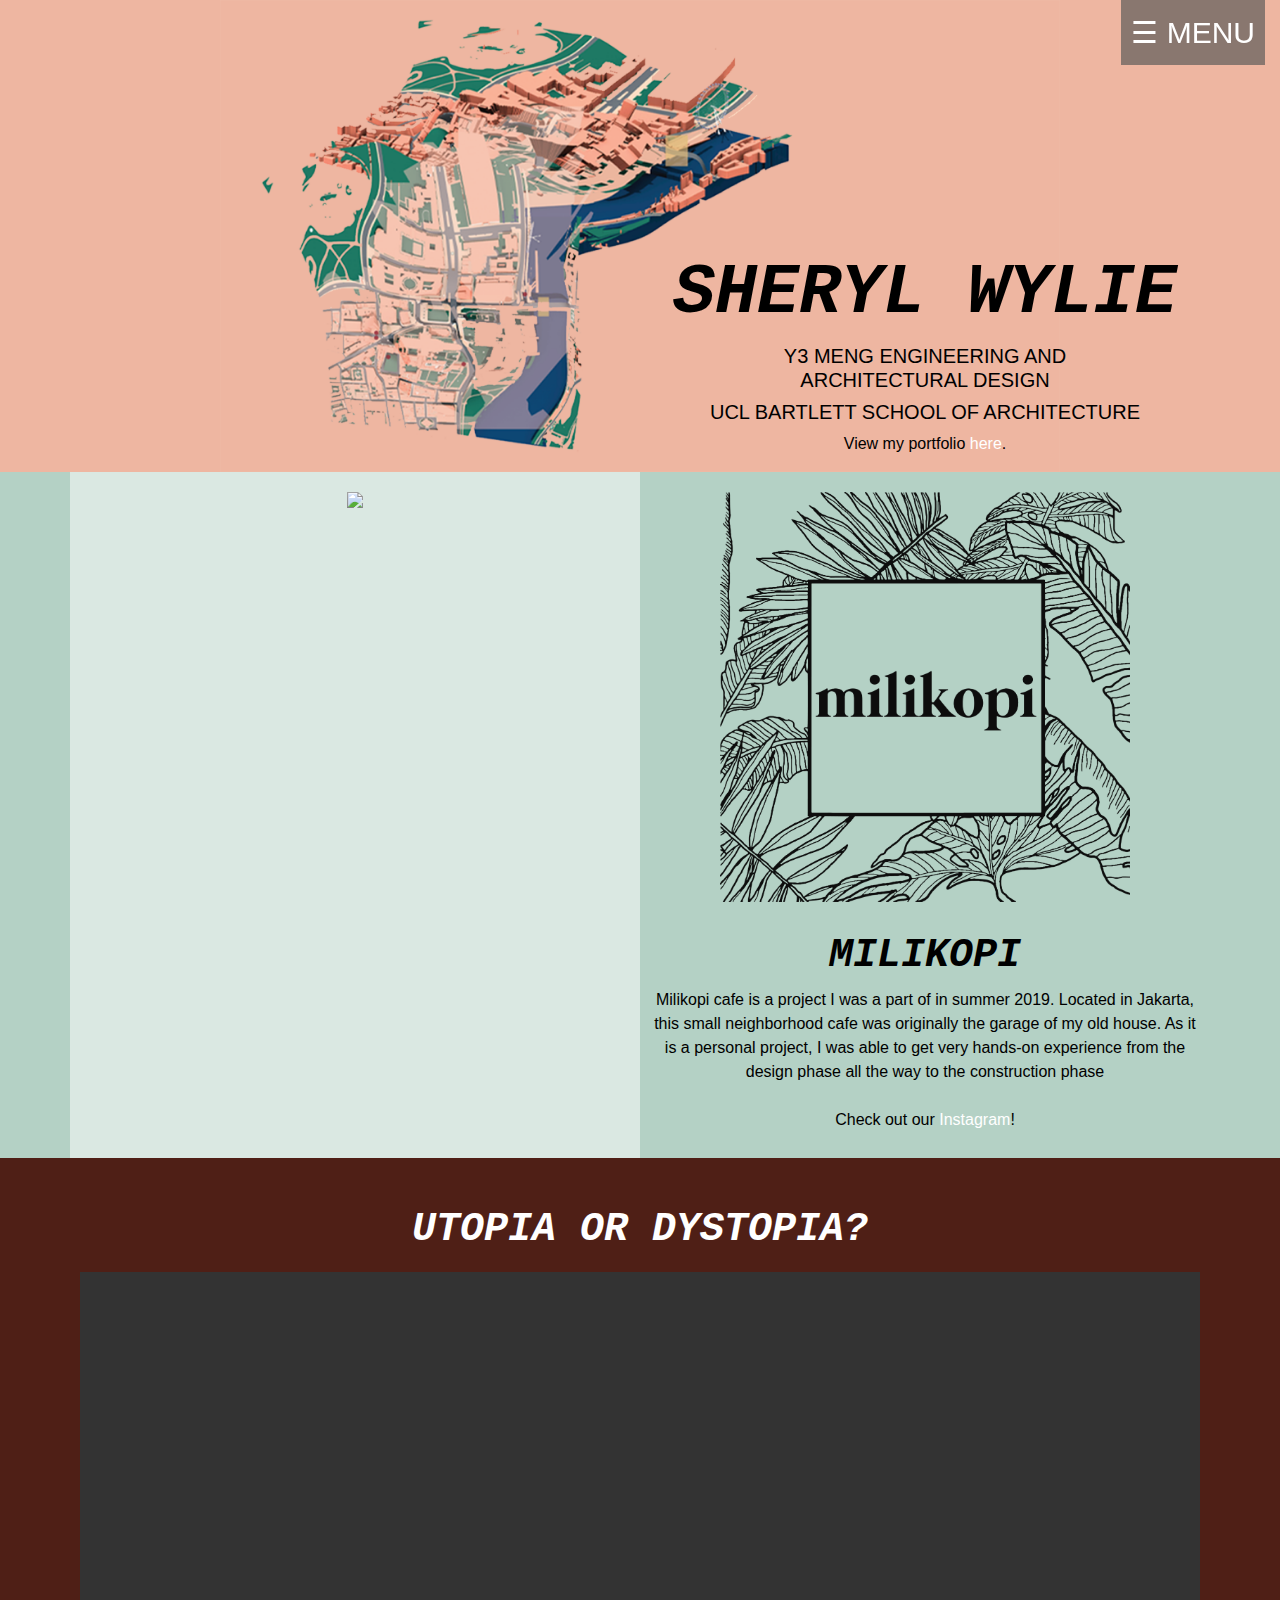
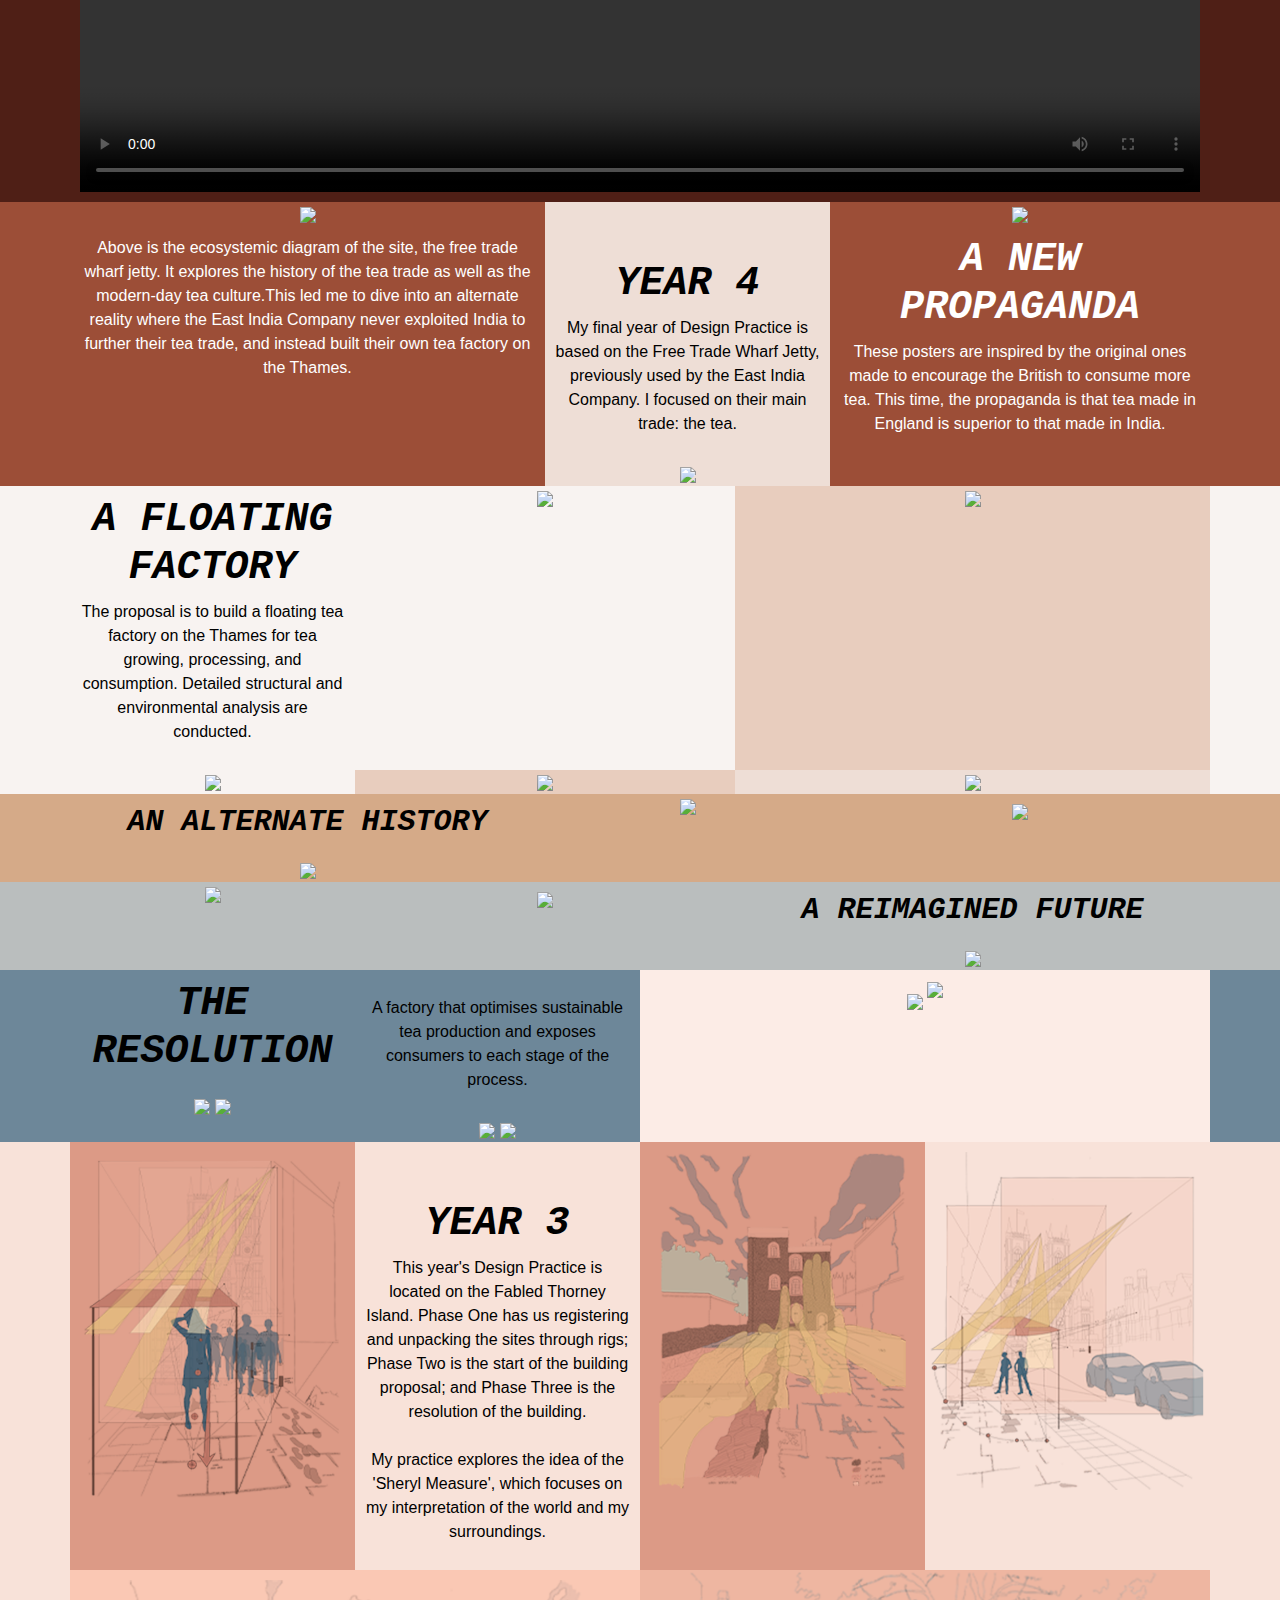
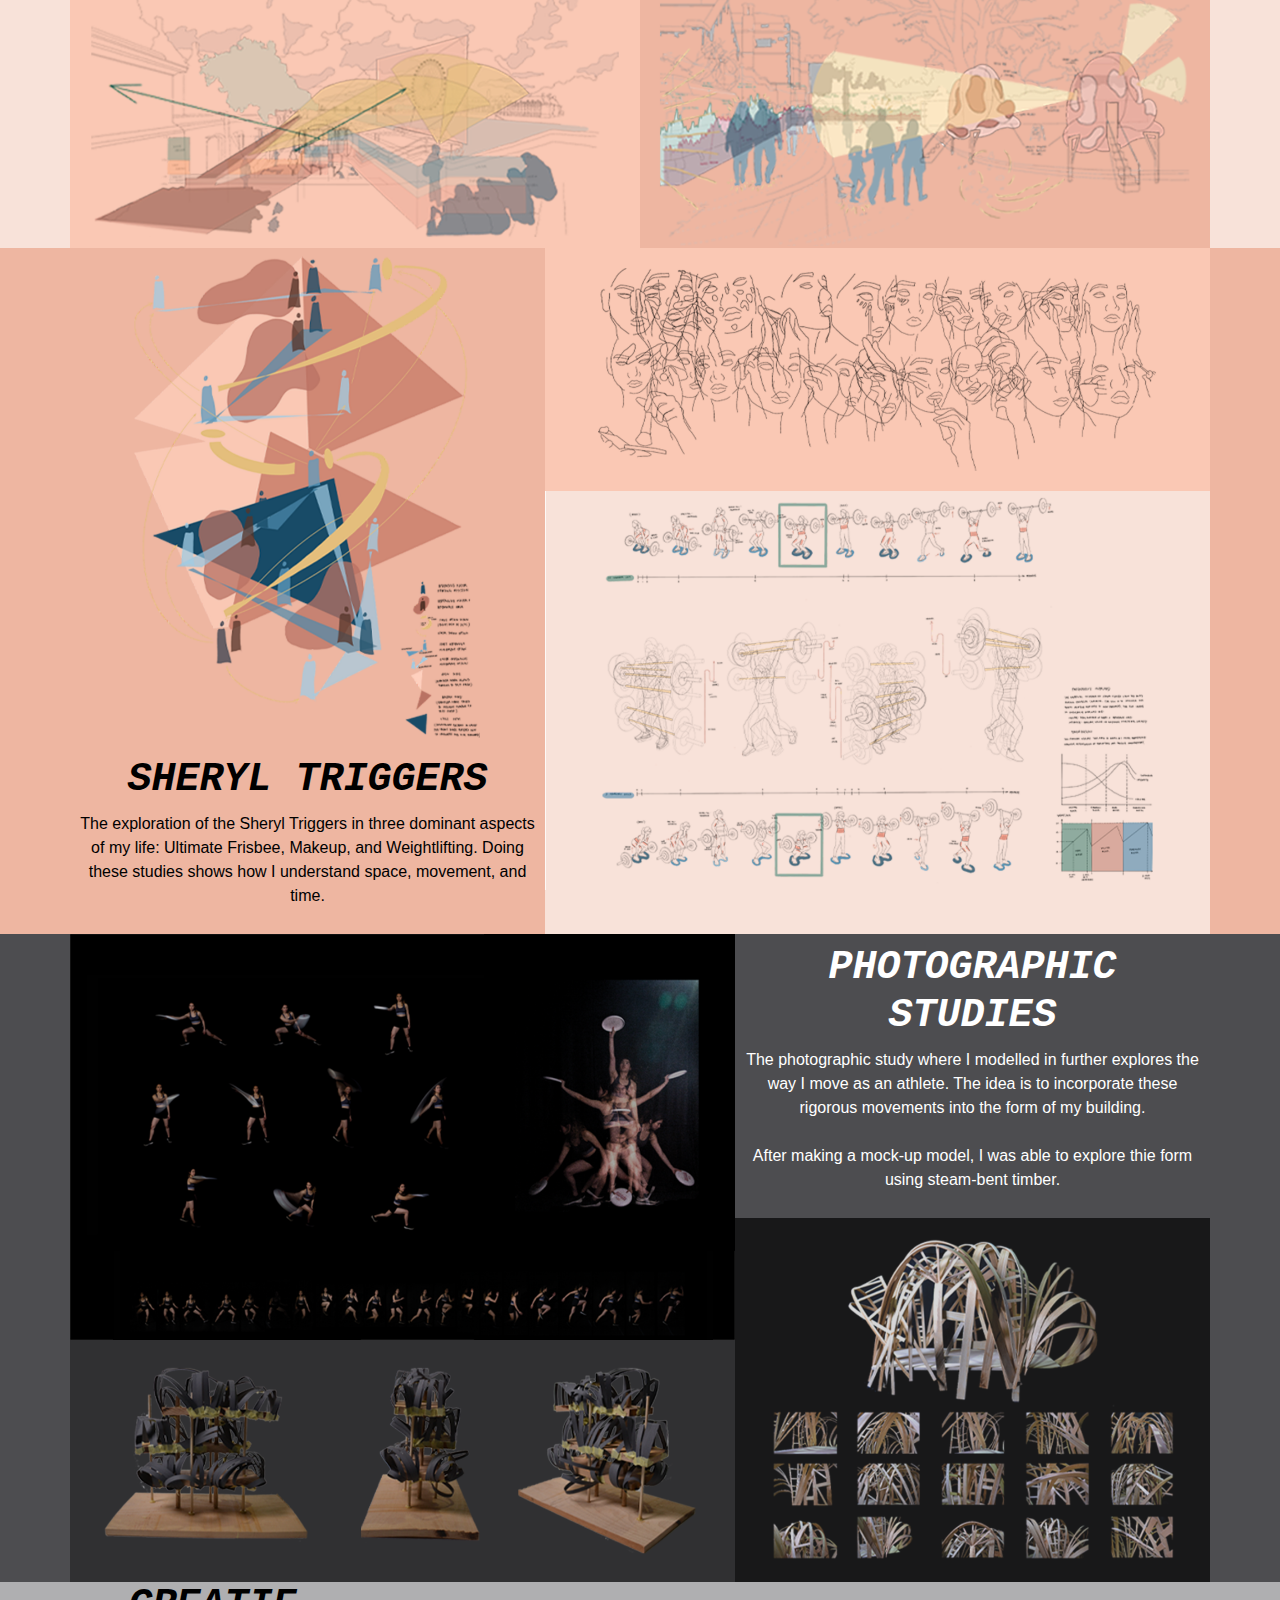
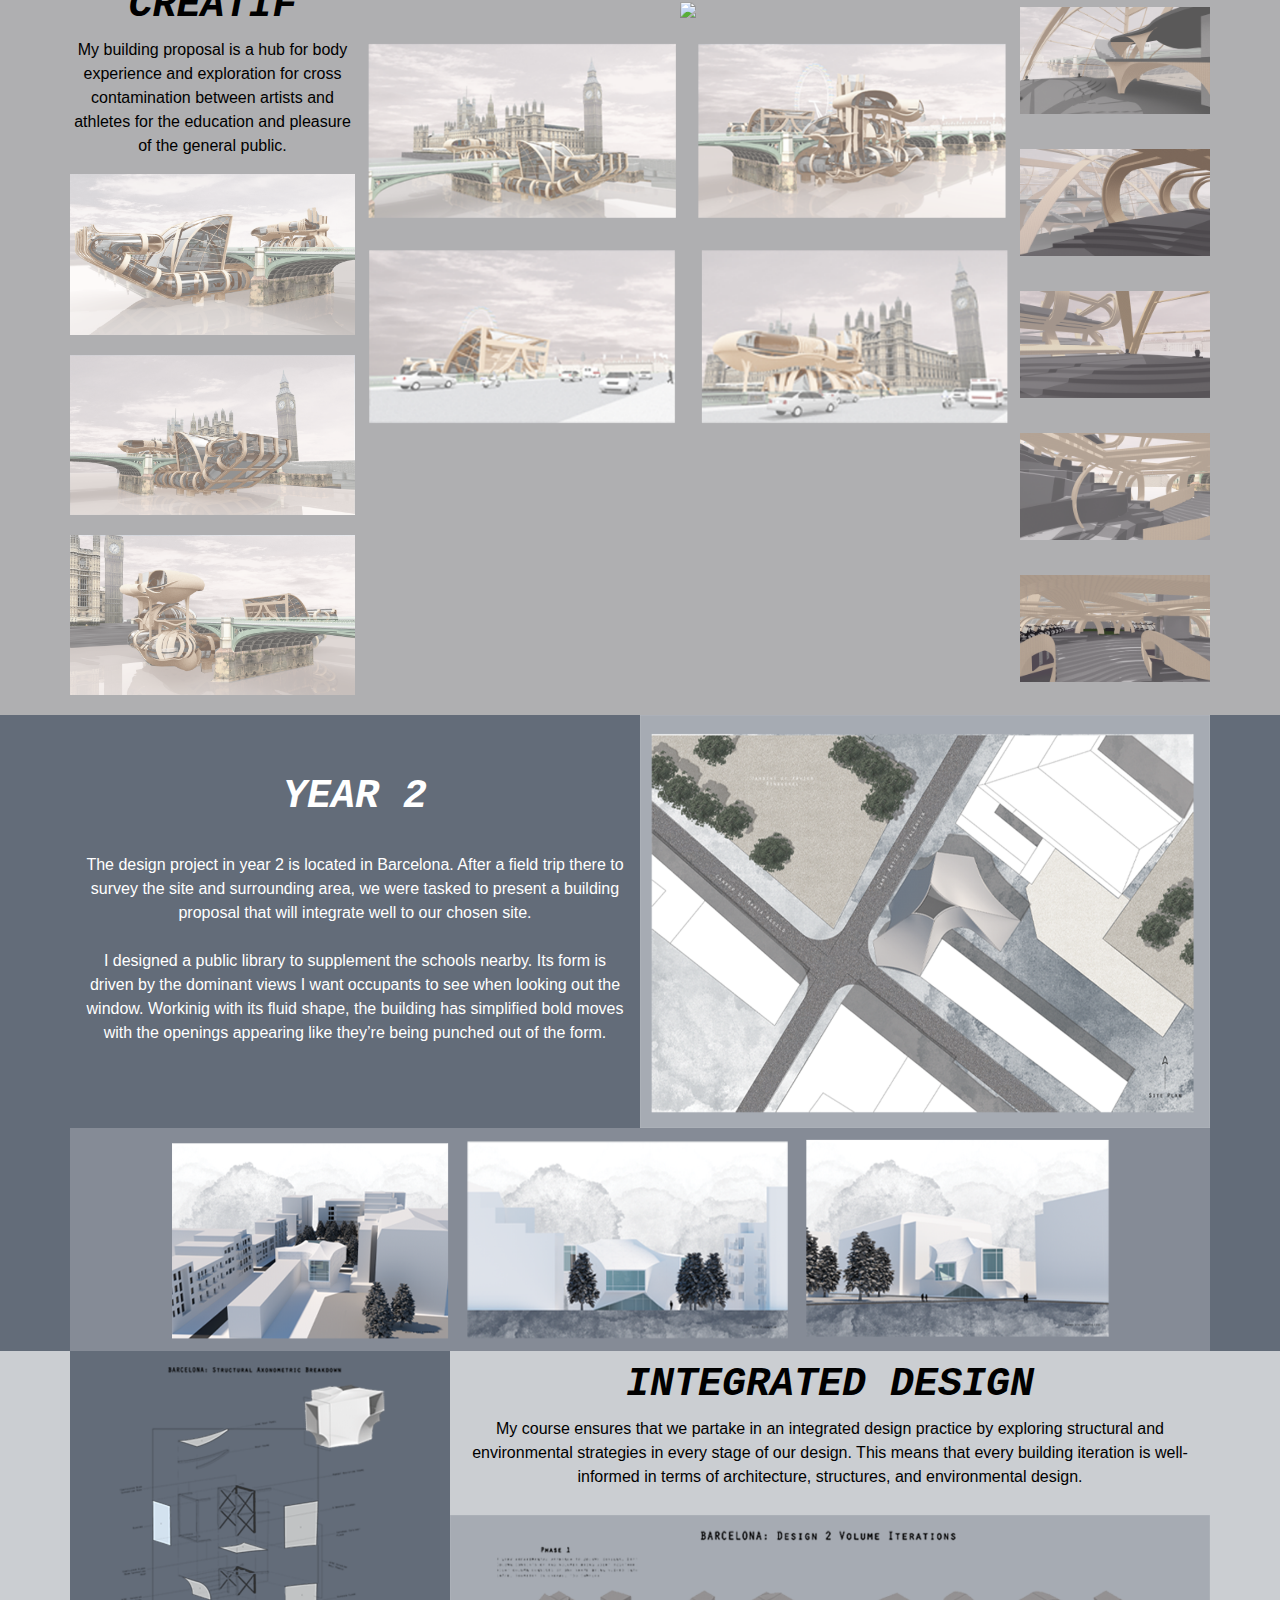
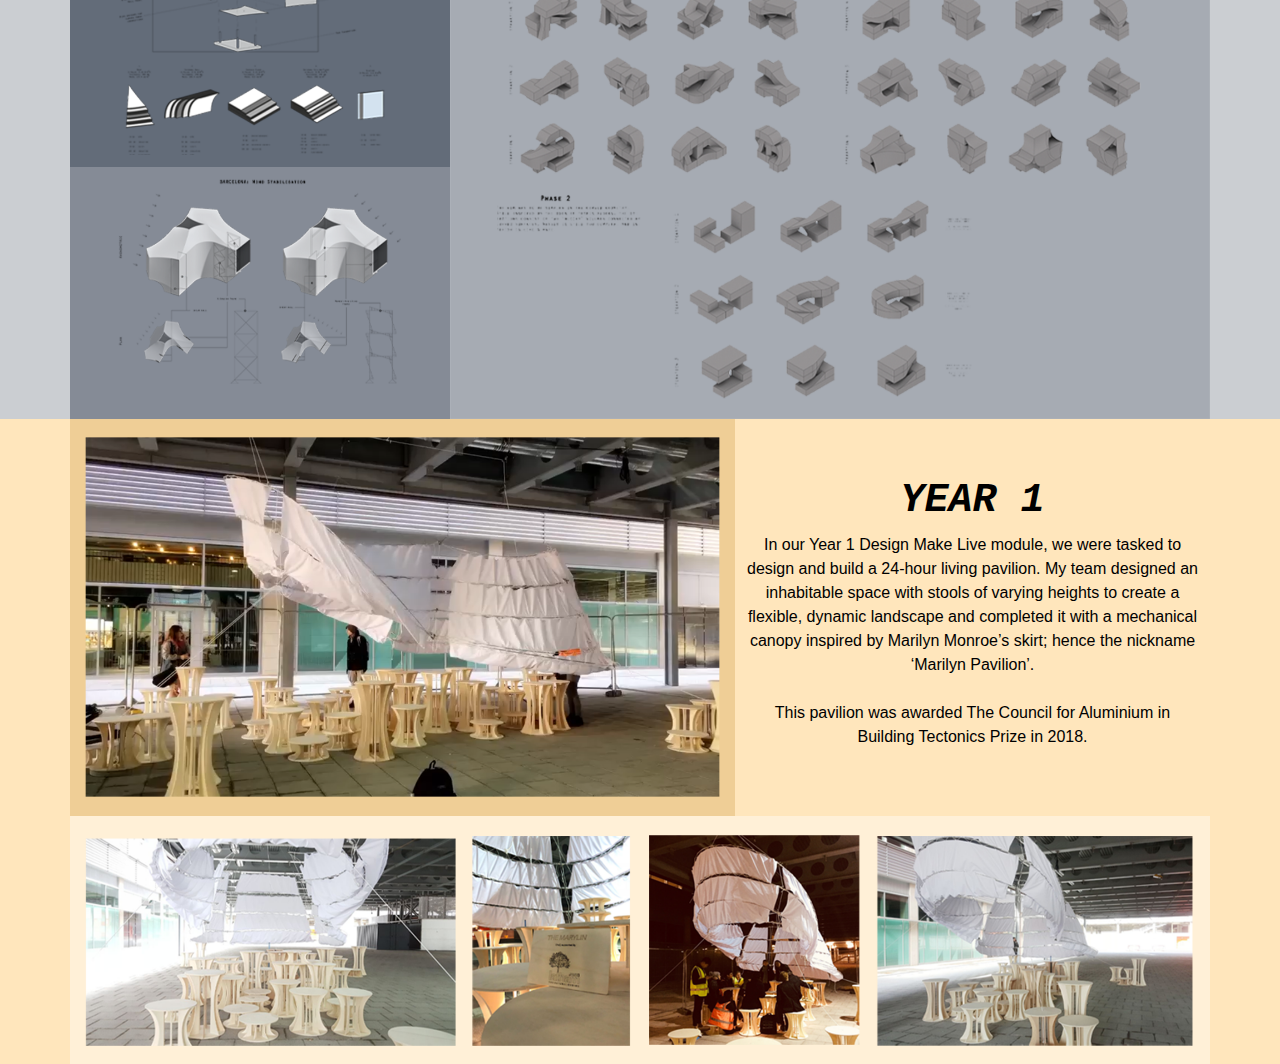
==== index.html @ 475f60e8 "Add files via upload" ====
<!doctype html>
<html lang="en">
  <head>
    <!-- Required meta tags -->
    <meta charset="utf-8">
    <meta name="viewport" content="width=device-width, initial-scale=1, shrink-to-fit=no">

    <!-- Bootstrap CSS -->
    <link rel="stylesheet" href="https://stackpath.bootstrapcdn.com/bootstrap/4.4.1/css/bootstrap.min.css" integrity="sha384-Vkoo8x4CGsO3+Hhxv8T/Q5PaXtkKtu6ug5TOeNV6gBiFeWPGFN9MuhOf23Q9Ifjh" crossorigin="anonymous">
    <link href="stylesheet.css" rel="stylesheet">

    <!-- Custom Fonts -->
    <link rel="stylesheet" href="https://use.typekit.net/fsm1rdf.css">

    <!-- JavaScript -->
    <script src="https://cdnjs.cloudflare.com/ajax/libs/jquery/3.5.1/jquery.js" integrity="sha512-WNLxfP/8cVYL9sj8Jnp6et0BkubLP31jhTG9vhL/F5uEZmg5wEzKoXp1kJslzPQWwPT1eyMiSxlKCgzHLOTOTQ==" crossorigin="anonymous"></script>
    <script src="js/style.js"></script>

    <title>Sheryl Wylie</title>
  </head>
  <body>

    <!-- sidenav -->
    <nav id="mysidenav" class="sidenav">
            <a style="cursor:pointer" class="closebtn" onclick="closeNav()">&times;</a>

        <div  id="nav-content">
            <div id="title1">
                ARCHITECTURE
            </div>
            <a href="#arch" id="nav1"><br>Architecture</a>
            <a href="#mili">Milikopi</a>
            <a href="#y3-1">Year 3</a>
            <a href="#y2-1">Year 2</a>
            <a href="#y1-1">Year 1</a>

            <a href="index-gd.html#gd" id="nav2">Graphic Design</a>
            <a href="index-gd.html#silverbacks1" id="nav3">Silverbacks</a>
            <a href="index-gd.html#weightlifting" id="nav3">Barbell</a>
            <a href="index-gd.html#heroes" id="nav3">Heroes</a>
            <a href="index-gd.html#pokemon" id="nav3">Pokemon</a>

            <a href="gallery.html" id="nav2">Gallery</a>
            <a href="about-me.html" id="nav2">About Me</a>
        </div>
    </nav>

    <div id="menu">
        <a style="font-size:30px;cursor:pointer" onclick="openNav()">&#9776; MENU</a>
    </div>

    <!-- Header -->
    <header id="arch">
        <div class="container">
            <div class="row">
                <figure class="col-lg-6">
                </figure>
                <figure class="col-lg-6">
                    <h1><br><br><br>Sheryl Wylie</h1>
                    <h5>Y3 MEng Engineering and <br> Architectural Design</h5>
                    <h5>UCL Bartlett School of Architecture</h5>
                    <p>View my portfolio <a href="https://tinyurl.com/sherylwylie-portfolio/" target="_blank">here</a>.</p>
                </figure>
            </div>
        </div>
    </header>

    <!-- Milikopi -->
    <section id="mili">
        <div class="container">
            <div class="row">
                <div class="col-lg-6" id="gallery-bg">
                    <img src="bgimg/milikopi.png">
                </div>
                <figure class="col-lg-6" id="logo">
                    <img src="bgimg/logo.png">
                    <div class="info-text">
                        <h2>Milikopi</h2>
                        <p>Milikopi cafe is a project I was a part of in summer 2019. Located in Jakarta, this small neighborhood cafe was originally the garage of my old house.
                          As it is a personal project, I was able to get very hands-on experience from the design phase all the way to the construction phase
                          <br><br>Check out our <a href="https://www.instagram.com/milikopi.jakarta/" target="_blank">Instagram</a>!
                        </p>
                    </div>
                </figure>
            </div>
        </div>
    </section>

    <!-- Y4-0 -->
    <section id="y4-0">
        <div class="container">
          <div class="row">
            <div class = "col-lg-12">
              <h2><br>Utopia or Dystopia?</h2>
            </div>
            <video width="960" height="540" controls>
              <source src="bg/utopia-dystopia.mp4" type="video/mp4">
              </video>
          </div>
        </div>
      </section>

    <!-- Y4-1 -->
      <section id="y4-1">
          <div class="container">
            <div class="row">
                <figure class="col-lg-5">
                    <img src="img/y4-2-1.jpg">
                      <div class="info-text">
                        <p>Above is the ecosystemic diagram of the site, the free trade wharf jetty. It explores the history of the tea trade as well as the modern-day tea culture.This led me to dive into an alternate reality where the East India Company never exploited India to further their tea
                          trade, and instead built their own tea factory on the Thames.
                        </p>
                      </div>
                </figure>
                <figure class="col-lg-3" id="y4-1-1">
                    <div class="info-text">
                        <h2><br>Year 4</h2>
                        <p>My final year of Design Practice is based on the Free Trade Wharf Jetty, previously used by the East India Company. I focused on their main trade: the tea.
                        </p>
                    </div>
                    <img src="img/tea-07.png">
                </figure>
                <figure class="col-lg-4">
                    <img src="bgimg/posters.png">
                      <div class="info-text">
                        <h2>A New Propaganda</h2>
                        <p>These posters are inspired by the original ones made to encourage the British to consume more tea. This time, the propaganda is that tea made in England is superior to that made in India.
                        </p>
                      </div>
                </figure>
            </div>
        </div>
    </section>

    <!-- Y4-2 -->
    <section id="y4-2">
        <div class="container">
            <div class="row">
                <figure class="col-lg-3">
                      <div class="info-text">
                        <h2>A Floating Factory</h2>
                        <p>The proposal is to build a floating tea factory on the Thames for tea growing, processing, and consumption. Detailed structural and environmental analysis are conducted.
                        </p>
                      </div>
                </figure>
                <figure class="col-lg-4">
                    <img src="bgimg/y4-2-1.png">
                </figure>
                <figure class="col-lg-5" id="y4-2-2">
                    <img src="bgimg/y4-2-2.png">
                </figure>
            </div>
            <div class="row">
                <figure class="col-lg-3">
                    <img src="bgimg/y4-2-3.png">
                </figure>
                <figure class="col-lg-4" id="y4-2-2">
                    <img src="bgimg/y4-2-4.png">
                </figure>
                <figure class="col-lg-5" id="y4-1-1">
                    <img src="bgimg/y4-2-5.png">
                </figure>
            </div>
        </div>
    </section>

    <!-- Y4-3 -->
    <section id="y4-3">
        <div class="container">
            <div class="row">
                <figure class="col-lg-5">
                      <div class="info-text">
                        <h3>An Alternate History</h3>
                      </div>
                      <img src="img/y4-3-1.png">
                </figure>
                <figure class="col-lg-3">
                    <img src="img/y4-3-2.png">
                </figure>
                <figure class="col-lg-4">
                    <img src="img/y4-3-3.png" id="y4-3-1">
                </figure>
              </div>
            </div>
        </section>

        <!-- Y4-4 -->
        <section id="y4-4">
            <div class="container">
                <div class="row">
                    <figure class="col-lg-3">
                          <img src="img/y4-3-4.png">
                    </figure>
                    <figure class="col-lg-4">
                        <img src="img/y4-3-5.png" id="y4-3-1">
                    </figure>
                    <figure class="col-lg-5">
                        <div class="info-text">
                          <h3>A Reimagined Future</h3>
                        </div>
                        <img src="img/y4-3-6.png">
                    </figure>
                  </div>
                </div>
            </section>

        <!-- Y4-5 -->
        <section id="y4-5">
            <div class="container">
                <div class="row">
                    <figure class="col-lg-3">
                        <div class="info-text">
                          <h2>The Resolution</h2>
                        </div>
                        <img src="img/tearoom1.png">
                        <img src="img/y4-4-2.jpg">
                    </figure>
                    <figure class="col-lg-3">
                        <div class="info-text" id="y4-4-1">
                          <p>A factory that optimises sustainable tea production and exposes consumers to each stage of the process. </p>
                        </div>
                        <img src="img/tearoom2.png">
                        <img src="img/y4-4-3.jpg">
                    </figure>
                    <figure class="col-lg-6"  id="y4-4-0">
                        <img src="bgimg/y4-4.png" id="y4-4-3">
                        <img src="img/moments.jpg">
                    </figure>
                  </div>
                </div>
            </section>

    <!-- Y3-1 -->
    <section id="y3-1">
        <div class="container">
            <div class="row">
                <figure class="col-lg-3 dark-pink">
                    <img src="bgimg/y3-1-1.png">
                </figure>
                <figure class="col-lg-3">
                    <div class="info-text">
                        <h2><br>Year 3</h2>
                        <p>This year's Design Practice is located on the Fabled Thorney Island. Phase One has us registering and unpacking the sites through rigs; Phase Two is the start of the building proposal; and Phase Three is the resolution of the building.
                          <br><br>My practice explores the idea of the 'Sheryl Measure', which focuses on my interpretation of the world and my surroundings.
                        </p>
                    </div>
                </figure>
                <figure class="col-lg-3 dark-pink">
                    <img src="bgimg/y3-1-4.png">
                </figure>
                <figure class="col-lg-3">
                    <img src="bgimg/y3-1-5.png">
                </figure>
            </div>
            <div class="row">
              <figure class="col-lg-6">
                  <img src="bgimg/y3-1-3.png">
              </figure>
              <figure class="col-lg-6 pink">
                  <img src="bgimg/y3-1-2.png">
              </figure>
        </div>
    </section>

    <!-- Y3-2 -->
    <section id="y3-2">
        <div class="container">
            <div class="row">
                <figure class="col-lg-5">
                    <img src="bgimg/y3-2-1.png">
                    <div class="info-text">
                        <h2>Sheryl Triggers</h2>
                        <p>The exploration of the Sheryl Triggers in three dominant aspects of my life:
                          Ultimate Frisbee, Makeup, and Weightlifting. Doing these studies shows how I understand space, movement, and time.
                        </p>
                    </div>
                </figure>
                <figure class="col-lg-7 light-pink">
                    <img src="bgimg/y3-2-2.png">
                    <img src="bgimg/y3-2-3.png">
            </div>
        </div>
    </section>

    <!-- Y3-3 -->
    <section id="y3-3">
        <div class="container">
            <div class="row">
                <figure class="col-lg-7 med-grey">
                    <img src="bgimg/y3-3-1.png">
                    <img src="bgimg/y3-3-2.png">
                </figure>
                <figure class="col-lg-5 dark-grey">
                    <div class="info-text grey">
                        <h2>Photographic Studies</h2>
                        <p>The photographic study where I modelled in further explores the way I move as an athlete. The idea is to incorporate these rigorous movements into the form of my building.
                          <br><br>After making a mock-up model, I was able to explore thie form using steam-bent timber.
                        </p>
                    </div>
                    <img src="bgimg/y3-3-3.png">
                </figure>
            </div>
        </div>
    </section>

    <!-- Y3-4 -->
    <section id="y3-4">
        <div class="container">
            <div class="row">
                <figure class="col-lg-3" id="y3-4-1">
                    <h2>Creatif</h2>
                    <p>My building proposal is a hub for body experience and exploration for cross contamination between artists and athletes for the education and pleasure of the general public.
                    </p>
                    <img src="img/site1.png">
                    <img src="img/site2.png">
                    <img src="img/site3.png">
                </figure>
                <figure class="col-lg-7" id="y3-4-2">
                    <img src="bgimg/y3-4-1.png">
                    <img src="bgimg/y3-4-2.png">
                    <img src="bgimg/y3-4-3.png">
                </figure>
                <figure class="col-lg-2" id="y3-4-3">
                    <img src="img/interior1.png">
                    <img src="img/interior2.png">
                    <img src="img/interior3.png">
                    <img src="img/interior4.png">
                    <img src="img/interior5.png">
                </figure>
            </div>
        </div>
    </section>

    <!-- Y2-1 -->
    <section id="y2-1">
        <div class="container">
            <div class="row">
                <figure class="col-lg-6">
                    <div class="info-text">
                        <h2><br>Year 2</h2>
                        <p><br>The design project in year 2 is located in Barcelona. After a field trip there to survey the site and surrounding area, we were tasked to present a building proposal that will integrate well to our chosen site.
                          <br><br>I designed a public library to supplement the schools nearby. Its form is driven by the dominant views I want occupants to see when looking out the window. Workinig with its fluid shape, the building has simplified bold moves with the openings appearing like they’re being punched out of the form.
                        </p>
                    </div>
                </figure>
                <figure class="col-lg-6">
                    <img src="bgimg/y2-1-1.png">
                </figure>
            </div>
            <div class="row">
                <figure class="col-lg-12">
                    <img src="bgimg/y2-1-2.png">
                </figure>
            </div>
        </div>
    </section>

    <!-- Y2-2 -->
    <section id="y2-2">
        <div class="container">
            <div class="row">
                <figure class="col-lg-4 blue">
                    <img src="bgimg/y2-2-1.png">
                    <img src="bgimg/y2-2-2.png">
                </figure>
                <figure class="col-lg-8">
                    <div class="info-text">
                        <h2>Integrated Design</h2>
                        <p>My course ensures that we partake in an integrated design practice by exploring structural and environmental strategies in every stage of our design. This means that every building iteration is well-informed in terms of architecture, structures, and environmental design.
                        </p>
                    </div>
                    <img src="bgimg/y2-2-3.png">
                </figure>
            </div>
        </div>
    </section>

    <!-- Y1-1 -->
    <section id="y1-1">
        <div class="container">
            <div class="row">
                <figure class="col-lg-7">
                    <img src="bgimg/y1-1-1.png">
                </figure>
                <figure class="col-lg-5">
                    <div class="info-text">
                        <h2><br>Year 1</h2>
                        <p>In our Year 1 Design Make Live module, we were tasked to design and build a 24-hour living pavilion. My team designed an inhabitable space with stools of varying heights to create a flexible, dynamic landscape and completed it with a mechanical canopy inspired by Marilyn Monroe’s skirt; hence the nickname ‘Marilyn Pavilion’.
                          <br><br>This pavilion was awarded The Council for Aluminium in Building Tectonics Prize in 2018.  </p>
                    </div>
                </figure>
            </div>
            <div class="row">
                <figure class="col-lg-12">
                    <img src="bgimg/y1-1-2.png">
                </figure>
            </div>
        </div>
    </section>


    <!-- Optional JavaScript -->
    <!-- jQuery first, then Popper.js, then Bootstrap JS -->
    <script
      src="https://code.jquery.com/jquery-3.5.1.min.js"
      integrity="sha256-9/aliU8dGd2tb6OSsuzixeV4y/faTqgFtohetphbbj0="
      crossorigin="anonymous"></script>
    <script src="https://cdn.jsdelivr.net/npm/popper.js@1.16.0/dist/umd/popper.min.js" integrity="sha384-Q6E9RHvbIyZFJoft+2mJbHaEWldlvI9IOYy5n3zV9zzTtmI3UksdQRVvoxMfooAo" crossorigin="anonymous"></script>
    <script src="https://stackpath.bootstrapcdn.com/bootstrap/4.4.1/js/bootstrap.min.js" integrity="sha384-wfSDF2E50Y2D1uUdj0O3uMBJnjuUD4Ih7YwaYd1iqfktj0Uod8GCExl3Og8ifwB6" crossorigin="anonymous"></script>


  </body>
</html>
---- stylesheet.css ----
body {
    font-family: interstate-condensed, sans-serif;
    font-weight: 400;
    font-style: normal;;
    overflow-x: hidden;
    text-align: center;
    height: 100%;
}

h1  {
    font-family: base-mono-wide, monospace;
    font-weight: 700;
    font-style: italic;
    text-transform: uppercase;
    text-align: center;
    font-size: 70px;
}

h2  {
    font-family: base-mono-wide, monospace;
    font-weight: 700;
    font-style: italic;
    text-transform: uppercase;
    text-align: center;
    font-size: 40px;
}

h3 {
    font-family: base-mono-wide, monospace;
    font-weight: 700;
    font-style: italic;
    text-transform: uppercase;
    text-align: center;
    font-size: 30px;
}
h4,
h5,
h6  {
    font-family: interstate, sans-serif;
    font-weight: 400;
    font-style: normal;
    text-transform: uppercase;
    text-align: center;

}

.sidenav {
  height: 100%;
  width: 0;
  position: fixed;
  z-index: 3;
  top: 0;
  right: 0;
  background-color: rgba(103,97,95,0.75);
  overflow-x: hidden;
  transition: 0.5s;
}

.sidenav2 {
  height: 100%;
  width: 0;
  position: fixed;
  z-index: 3;
  top: 0;
  left: 0;
  background-color: rgba(103,97,95,0.75);
  overflow-x: hidden;
  transition: 0.5s;
}

/* The navigation menu links */
.sidenav a {
  padding: 3px;
  text-decoration: none;
  font-size: 15px;
  color: #FFFFFF;
  display: block;
  transition: 0.3s;
  text-transform: uppercase;
}

.sidenav2 a {
  padding: 3px;
  text-decoration: none;
  font-size: 15px;
  color: #FFFFFF;
  display: block;
  transition: 0.3s;
  text-transform: uppercase;
}


#nav1{
  font-size: 20px;
}

#nav2{
  font-size: 20px;
  color: #ACACAC;
}

#nav3{
  color: #ACACAC;
}

#nav-content{
  padding-top: 30px;
  position: absolute;
  bottom: 10px;
  margin-left:15px;
  margin-right:15px;
  width: 80%;
  display: block;

}

#title1{
  font-size: 50px;
  display: block;
  color: #FFFFFF;
  transform: rotate(270deg);
  height: auto;
  width: auto;
  margin: auto;
  padding:auto;
}

#menu{
  background-color: #eeb6a1;
  position: fixed;
  top:  0;
  width: 100%;
  z-index: 2;
}

#menu a{
  position: fixed;
  right: 15px;
  background-color: rgba(103,97,95,0.75);
  color: #FFFFFF;
  padding: 10px;
  z-index: 2;
}

#menu2{
  background-color: #eeb6a1;
  position: fixed;
  top: 0;
  width: 100%;
  z-index: 2;
}

#menu2 a{
  position: fixed;
  left: 15px;
  background-color: rgba(103,97,95,0.75);
  color: #FFFFFF;
  padding: 10px;
  z-index: 2;
}

.sidenav .closebtn {
  position: absolute;
  top: 0;
  right: 5px;
  font-size: 36px;
  margin-left: 50px;
  z-index: 4;
}

.sidenav2 .closebtn {
  position: absolute;
  top: 0;
  right: 5px;
  font-size: 36px;
  margin-left: 50px;
  z-index: 4;
}

@media screen and (max-height: 450px) {
.sidenav {padding-top: 15px;}
.sidenav a {font-size: 18px;}
}

.container{
    margin-bottom: 0px;
}

#arch{
    color: #000000;
    background-color: #eeb6a1;
    background-image: url("bg/arch.png");
    height: 100%;
    width: 100%;
    background-size: contain;
    background-position: center center;
    background-repeat: no-repeat;
}

#gd{
    color: #000000;
    background-color: #eeb6a1;
    background-image: url("bg/gd.png");
    height: 100%;
    width: 100%;
    background-size: cover;
    background-position: center 70%;
    background-repeat: no-repeat;
    padding: 20px;
    padding-bottom: 40px;
}

#header-gd{
    padding-top: 40px;
}

#rb{
    background-color: #ffffff;
}

a:hover {
    color: rgba(255,255,255,0.5) !important;
}

video{
    object-fit: contain;
    width: 100%;
    vertical-align: middle;
    display: block;
    padding: 10px;
}

img{
    object-fit: cover;
    width: 100%;
}

figure{
    padding: 0px;
    margin: 0px;
}

.col-lg-1, .col-lg-2, .col-lg-3, .col-lg-4, .col-lg-5, .col-lg-6,
.col-lg-7, .col-lg-8, .col-lg-9, .col-lg-10, .col-lg-11, .col-lg-12{
    padding: 0px !important;
}

.info-text{
    padding: 10px;
}

.gd-header{
    padding: 10px 20px 10px 10px ;
}

#mili{
    color: #000000;
    background-color: #b4d1c5;
}

#mili img{
    padding-top: 20px;
}

#logo img{
    padding: 20px 80px;
}

#gallery-bg{
    background-color: #dae8e2;
}

#y3-1{
    color: #000000;
    background-color: #f8e2d9;
}

#y4-0{
    color: #ffffff;
    background-color: #4F1F16;
}

#y4-1{
    color: #ffffff;
    background-color: #9c4e37;
}

#y4-2{
    color: #000000;
    background-color: #f8f3f1;
}

#y4-3{
    color: #000000;
    background-color: #d5aa88;
}

#y4-4{
    color: #000000;
    background-color: #babebe;
}

#y4-5{
    color: #000000;
    background-color: #6d8799;
}

.dark-pink{
    background-color: #DC9A86;
    color: #FFFFFF;
}

.light-pink{
    background-color: #F8E2D9;
}

.pink{
    background-color: #eeb6a1;
}

.grey{
    background-color: #4D4D50;
}

.dark-grey{
    background-color: #181819;
}

.med-grey{
    background-color: #303032;
}

.blue{
    background-color: #858B96;
}

.dark-blue{
    background-color: #636c79;
}

#y4-3-1{
    padding-top: 10px;
}

#y4-4-1{
    padding-top: 26px;
}

#y4-4-3{
    padding-top: 24px;
}


#y4-4-2{
    padding-top: 26px;
}

#y4-1-1{
    color: #000000;
    background-color: #eeded6;
}

#y4-2-2{
    color: #000000;
    background-color: #e8cdbe;
}

#y4-4-0{
    color: #000000;
    background-color: #fcece6;
}

#y3-2{
    color: #000000;
    background-color: #eeb6a1;
}

#y3-3{
    color: #FFFFFF;
    background-color: #4d4d50;
}

#y3-4{
    color: #000000;
    background-color: #afafb1;
}

#y3-4-1 img{
    padding-bottom: 20px;
}

#y3-4-2 img{
    padding-top:20px;
}

#y3-4-3 img{
    padding-top: 25px;
    padding-bottom: 10px;
}

#y2-1{
    color: #FFFFFF;
    background-color: #636c79;
}

#y2-2{
    color: #000000;
    background-color: #cbced2;
}

#y1-1{
    color: #000000;
    background-color: #ffe6bc;
}

#yellow1{
    background-color: #ffe6bc;
}

#yellow2{
    background-color: #efce96;
}

#yellow3{
    background-color: #fff0d7;
}

#silverbacks1{
    color: #000000;
    background-color: #a8d6ee;
    background-image: url("bg/silverbacks-bg.png");
    height: 100%;
    width: 100%;
    background-size: cover;
    background-position: center center;
    background-repeat: no-repeat;
}

#silverbacks2{
    color: #000000;
    background-color: #a8d6ee;
}

#silverbacks3{
    color: #e4f2fa;
    background-color: #a8d6ee;
}

#heroes{
    color: #000000;
    background-color: #ababb2;
}

#pokemon{
    color: #000000;
    background-color: #ffe7a7;
}

#weightlifting{
    color: #000000;
    background-color: #ececec;
}

.gallery img{
    padding: 10px;
    align-self: center;
    object-fit: cover;
    vertical-align: middle;
}

#gallery-title h2{
    padding-top:30px;
}

#contact img{
    height:20px;
    width: auto;
    margin: 0px 10px;

}

#me {
    max-height: 250px;
    height: auto;
    width: 75%;
    margin-top: 50px;
    margin-left: auto;
    margin-right: auto;
}

#contact a{
    color: #FFFFFF;
}

hr.line{
    border-color: #FFFFFF;
    padding: 0;
    border: none;
    border-top: solid 2px;
    text-align: center;
    max-width: 250px;
    margin-top: 2px;
    margin-bottom: 10px;
    margin-left: auto;
    margin-right: auto;
}

.cv h1{
    padding-top: 50px;
    padding-bottom: 20px;
    margin: auto;
}

.cv a{
    color:#FFFFFF;
}

a{
    color: #FFFFFF;
}

hr.line2{
    border-color: #000000;
    padding: 0;
    border: none;
    border-top: solid 2px;
    text-align: justify;
    max-width: 700px;
    margin-top: 2px;
    margin-bottom: 10px;
    margin-left: auto;
    margin-right: auto;
}

#text-left{
    text-align: justify;
    padding-left: 20px;
}

#text-left2{
    text-align: justify;
    padding-left: 40px;
}

#text-left3{
    text-align: justify;
    padding-left: 100px;
}
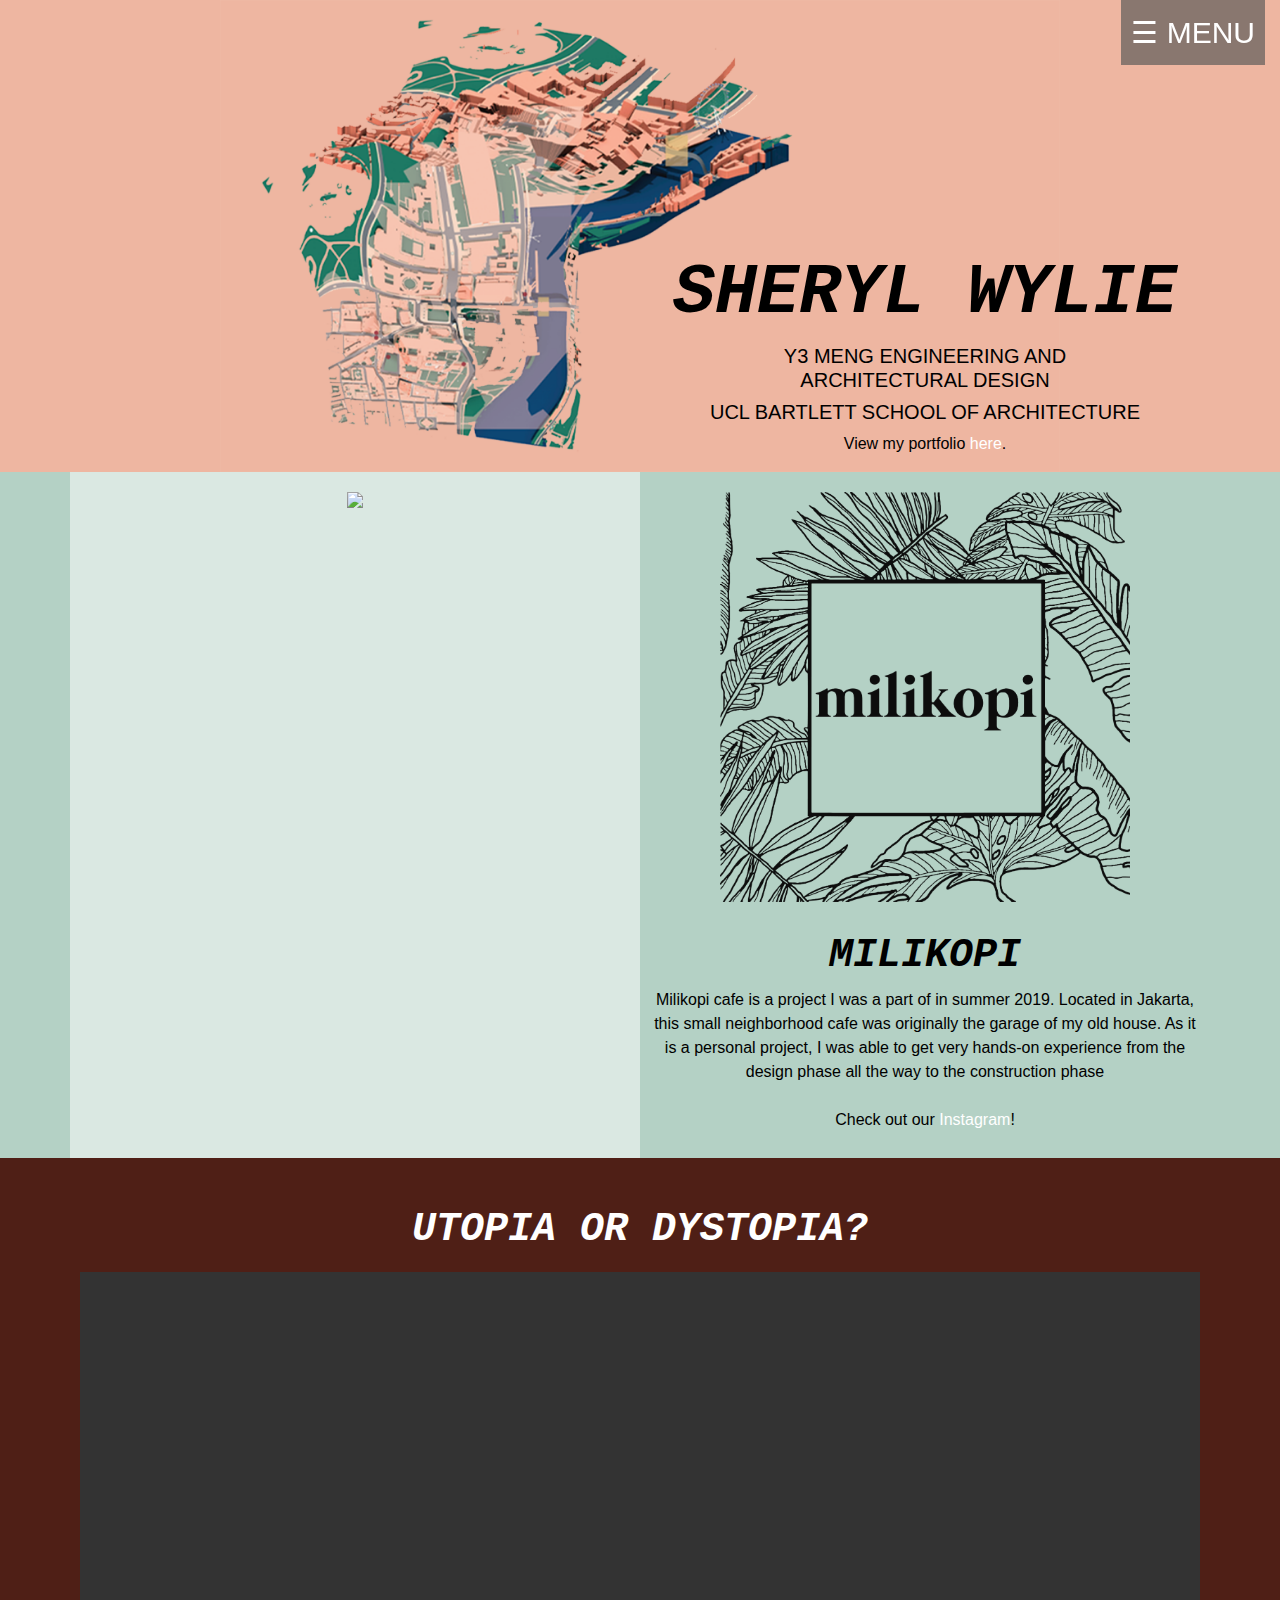
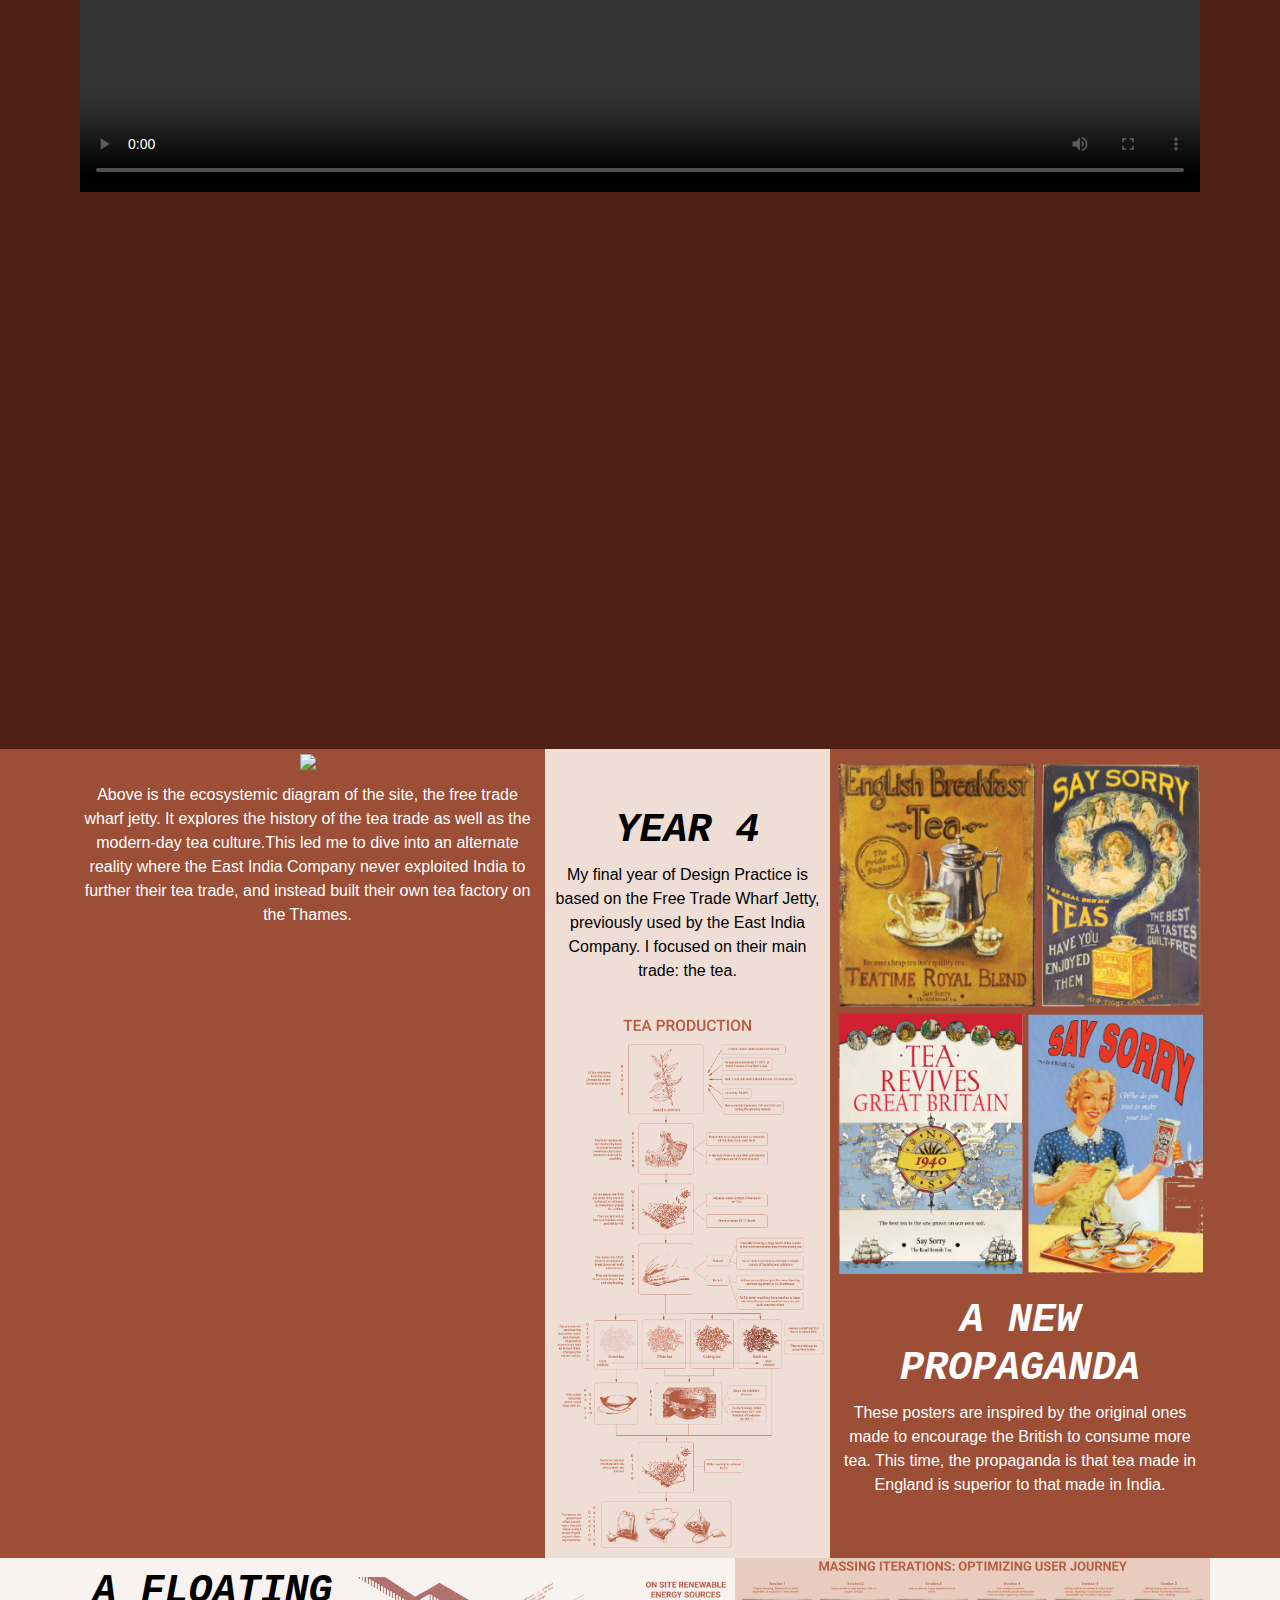
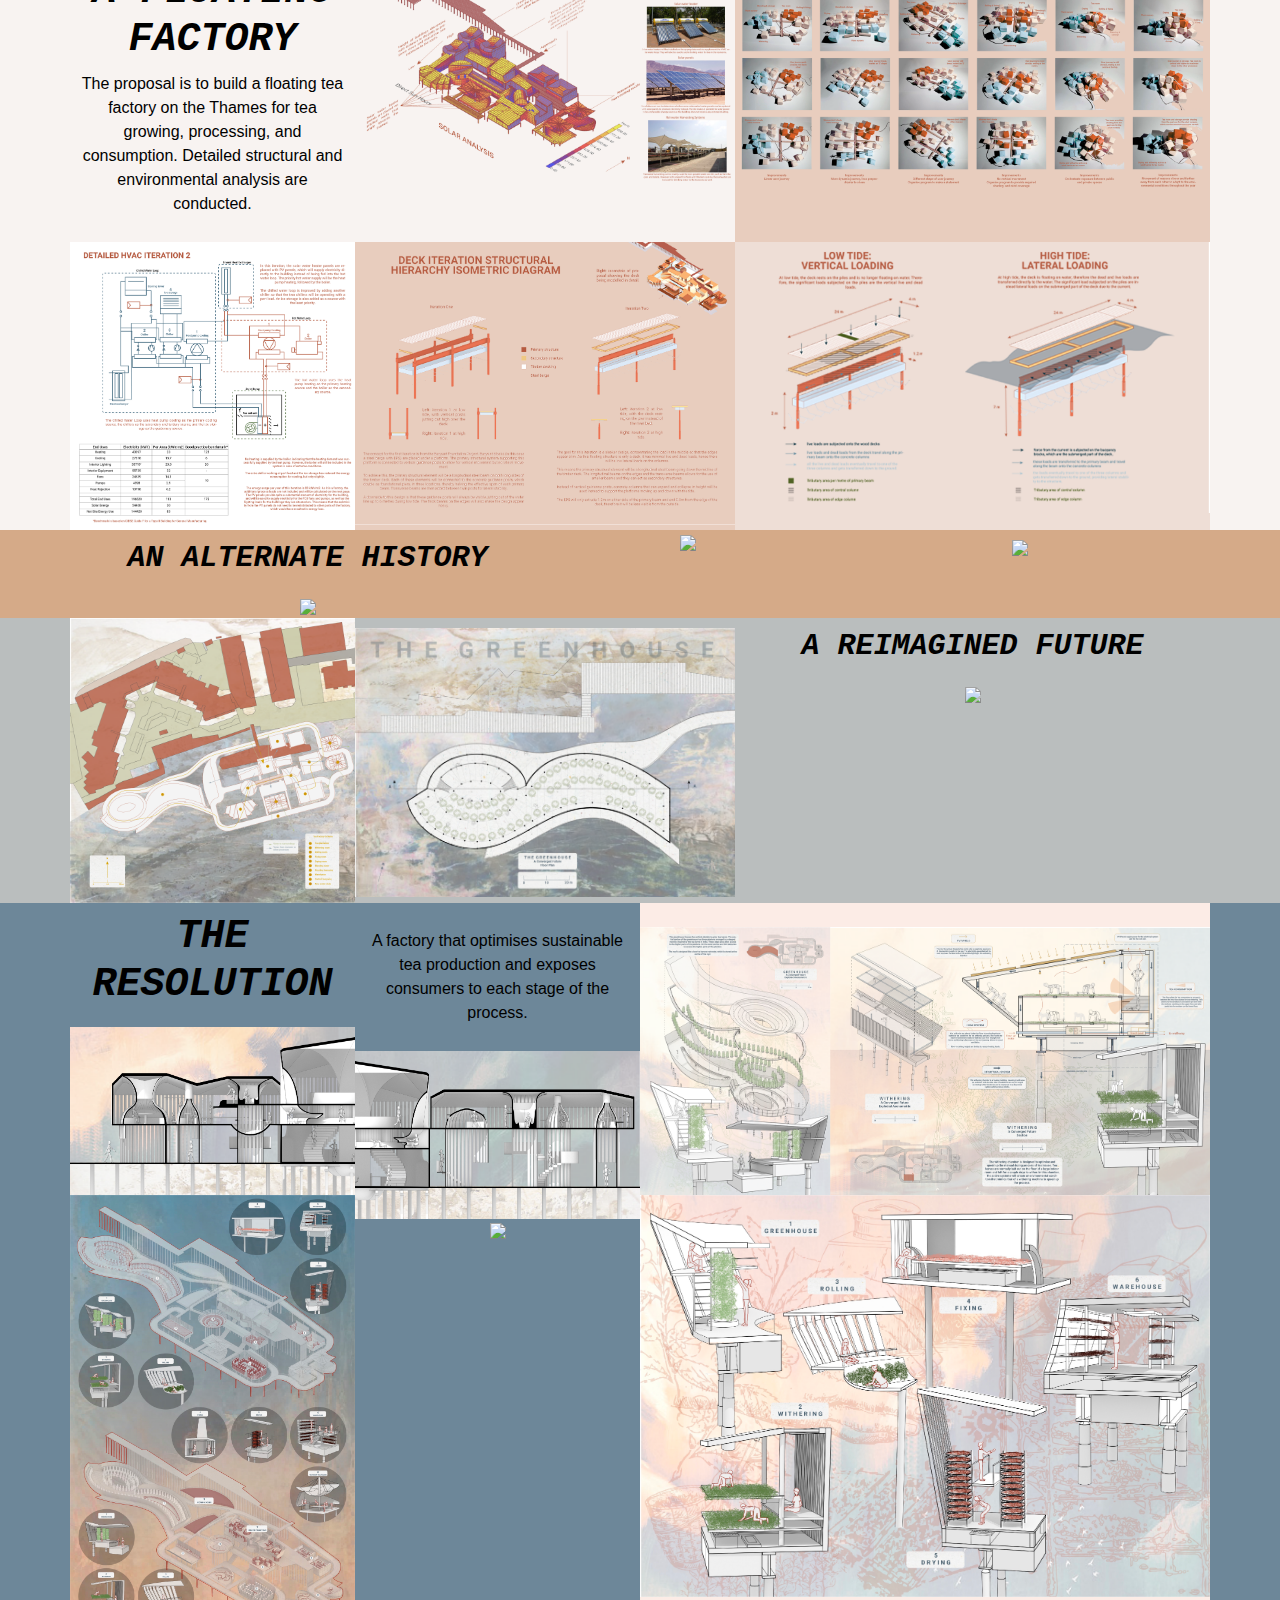
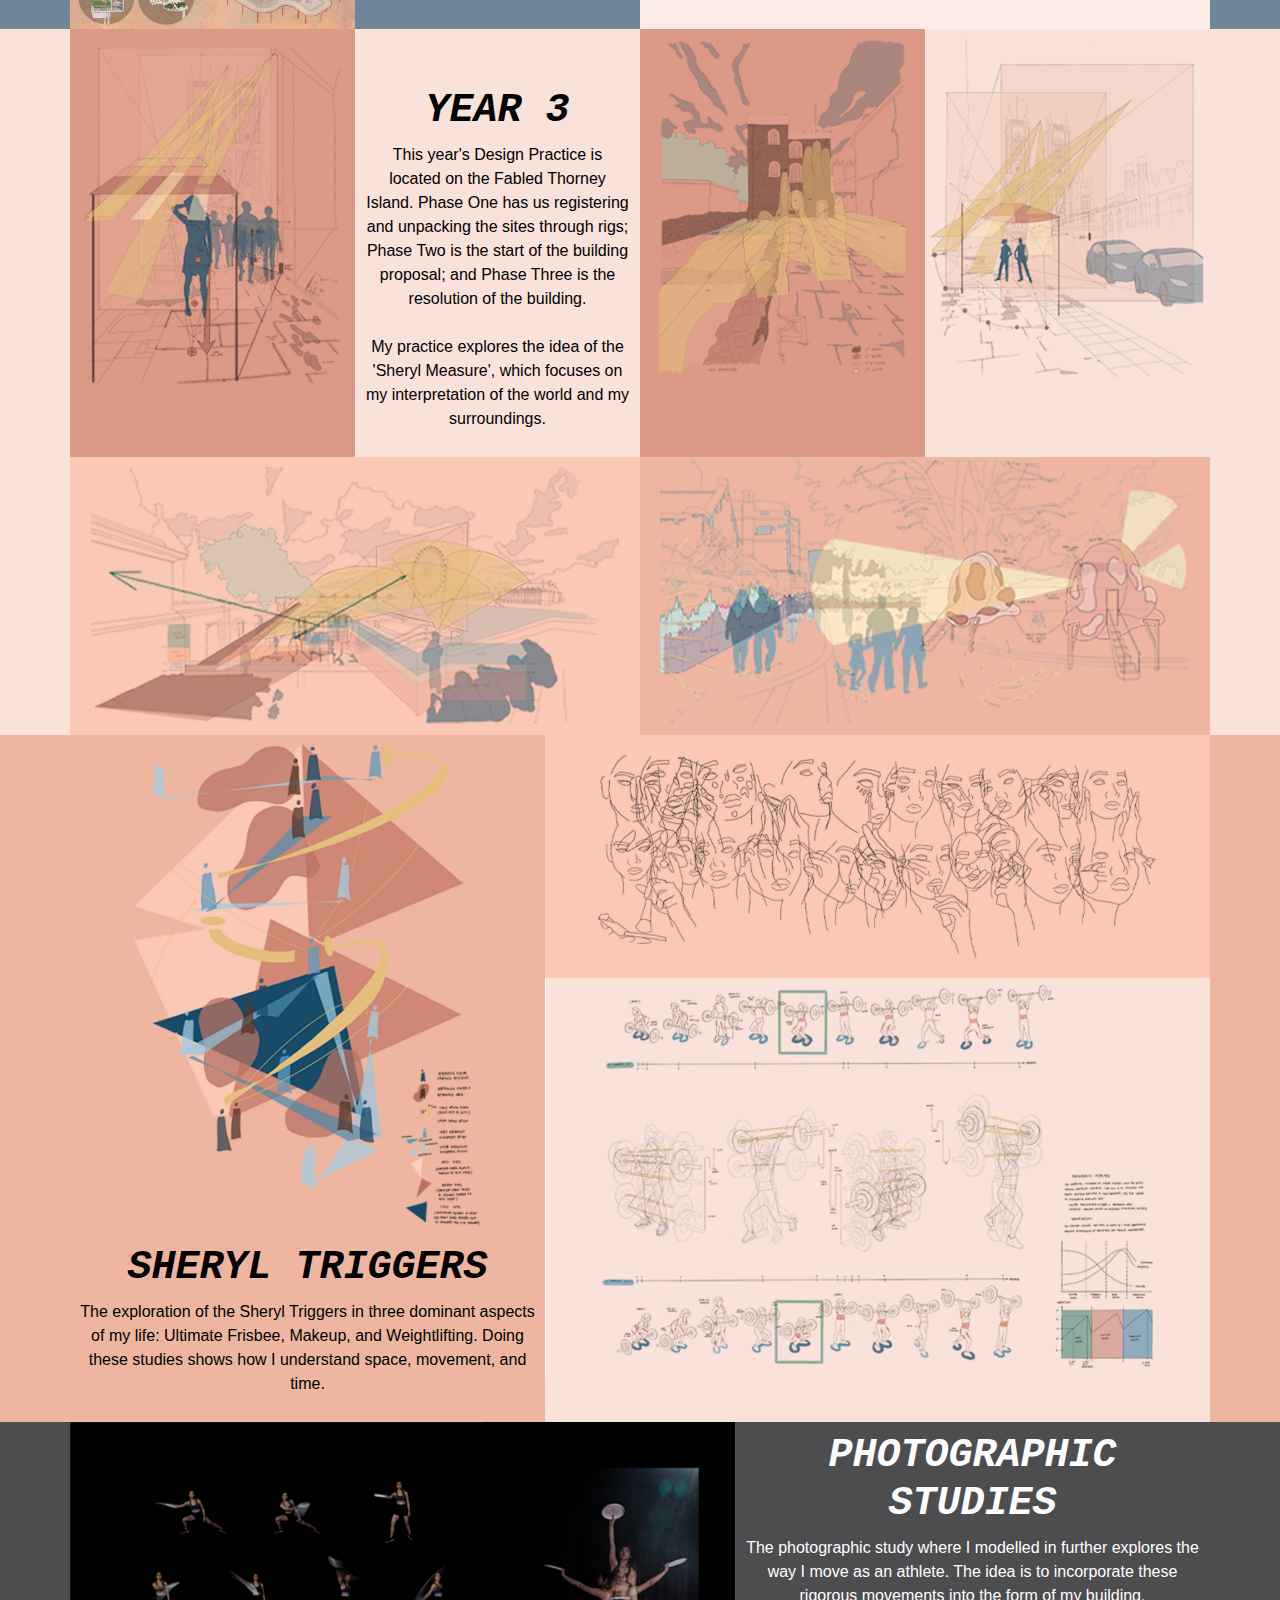
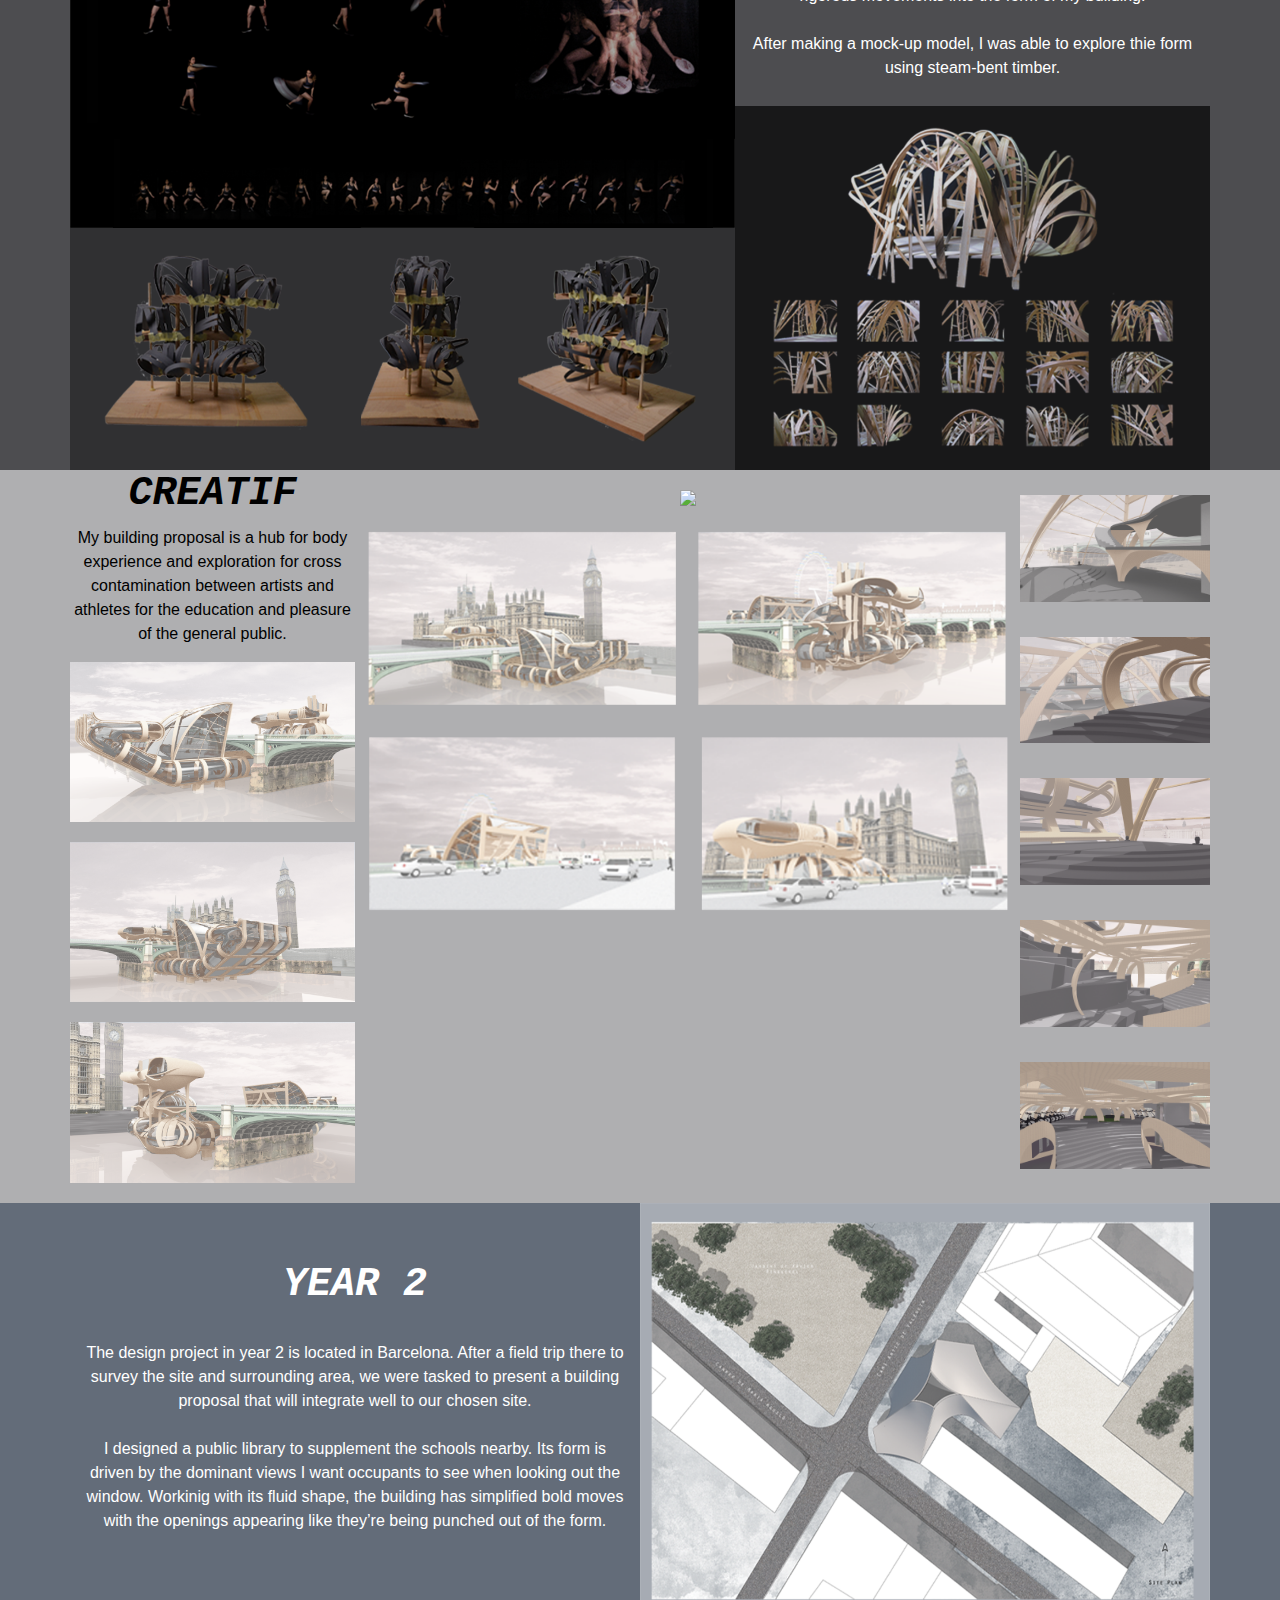
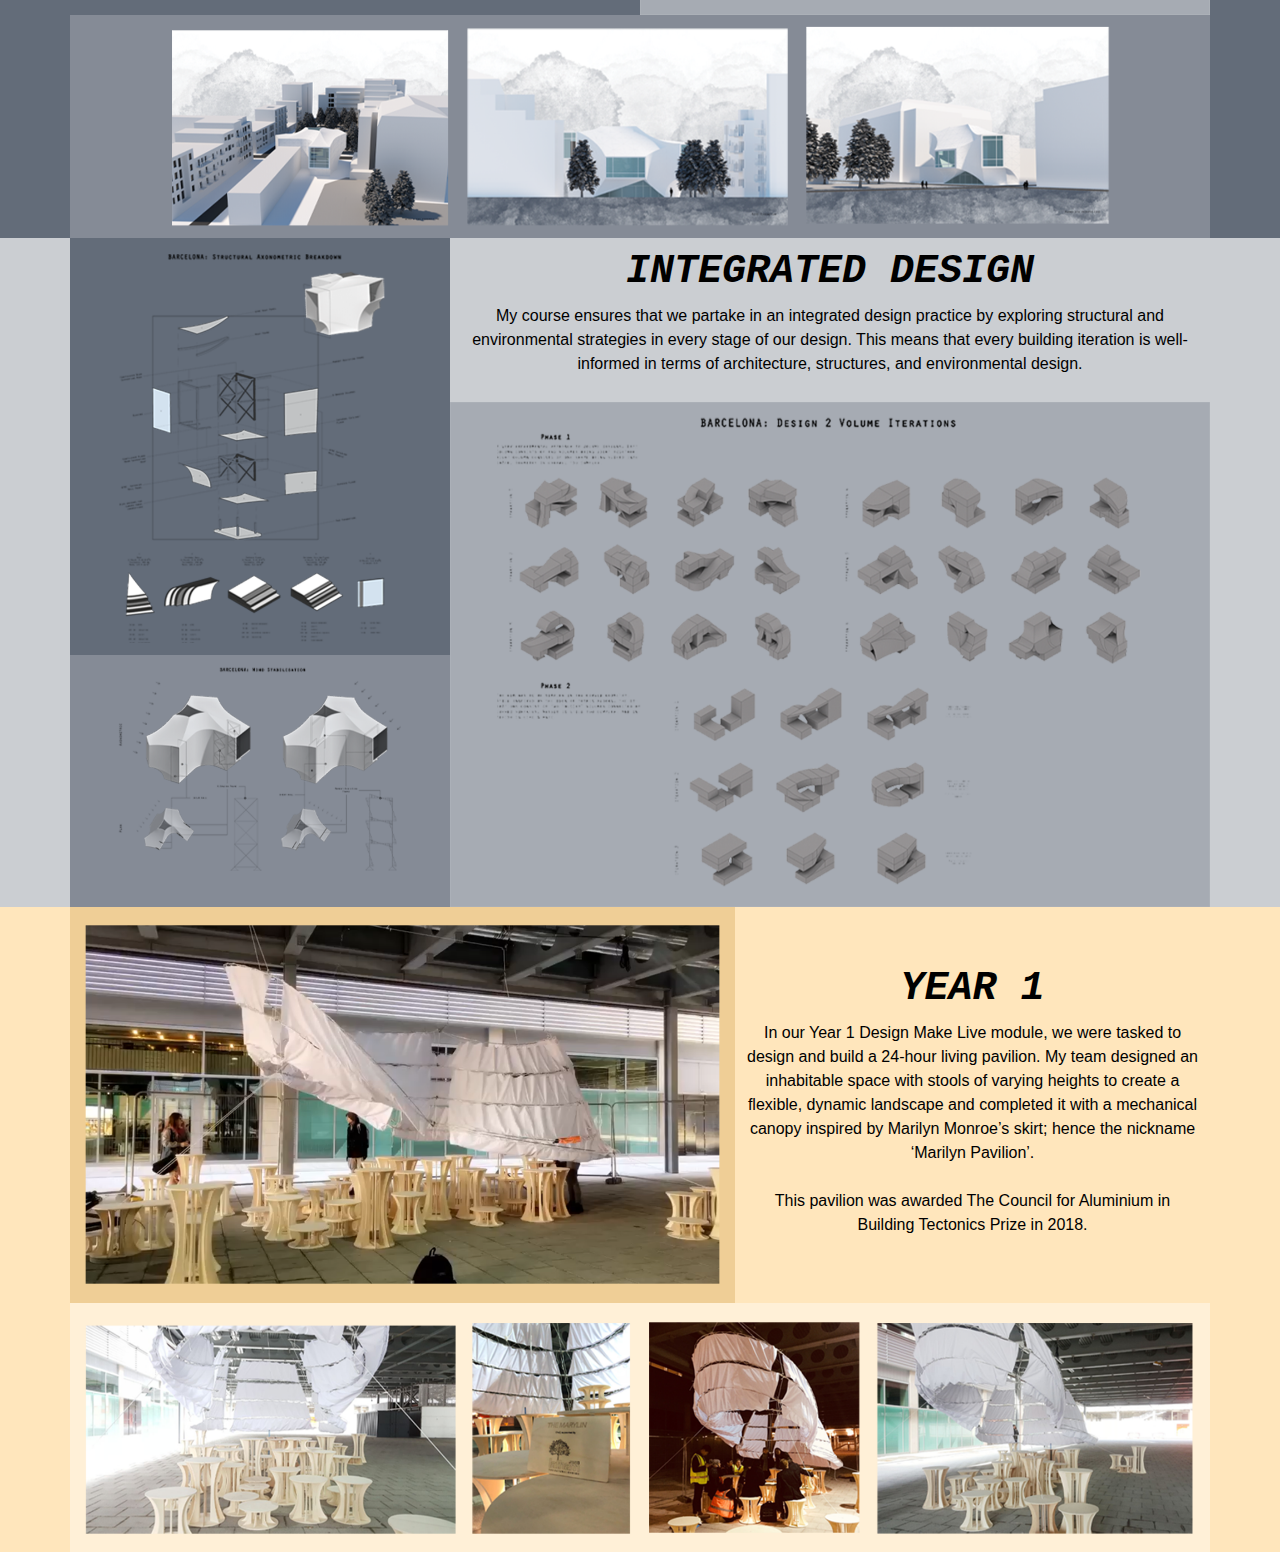
==== commit 52befab4: "Add files via upload" ====
--- a/index.html
+++ b/index.html
@@ -96,6 +96,11 @@
             <video width="960" height="540" controls>
               <source src="bg/utopia-dystopia.mp4" type="video/mp4">
               </video>
+            <div class="video">
+                <iframe width="960" height="540"
+                src="https://youtu.be/0kdkz_pBZuY" frameborder="0"  allowfullscreen>
+                </iframe>
+            </div>
           </div>
         </div>
       </section>
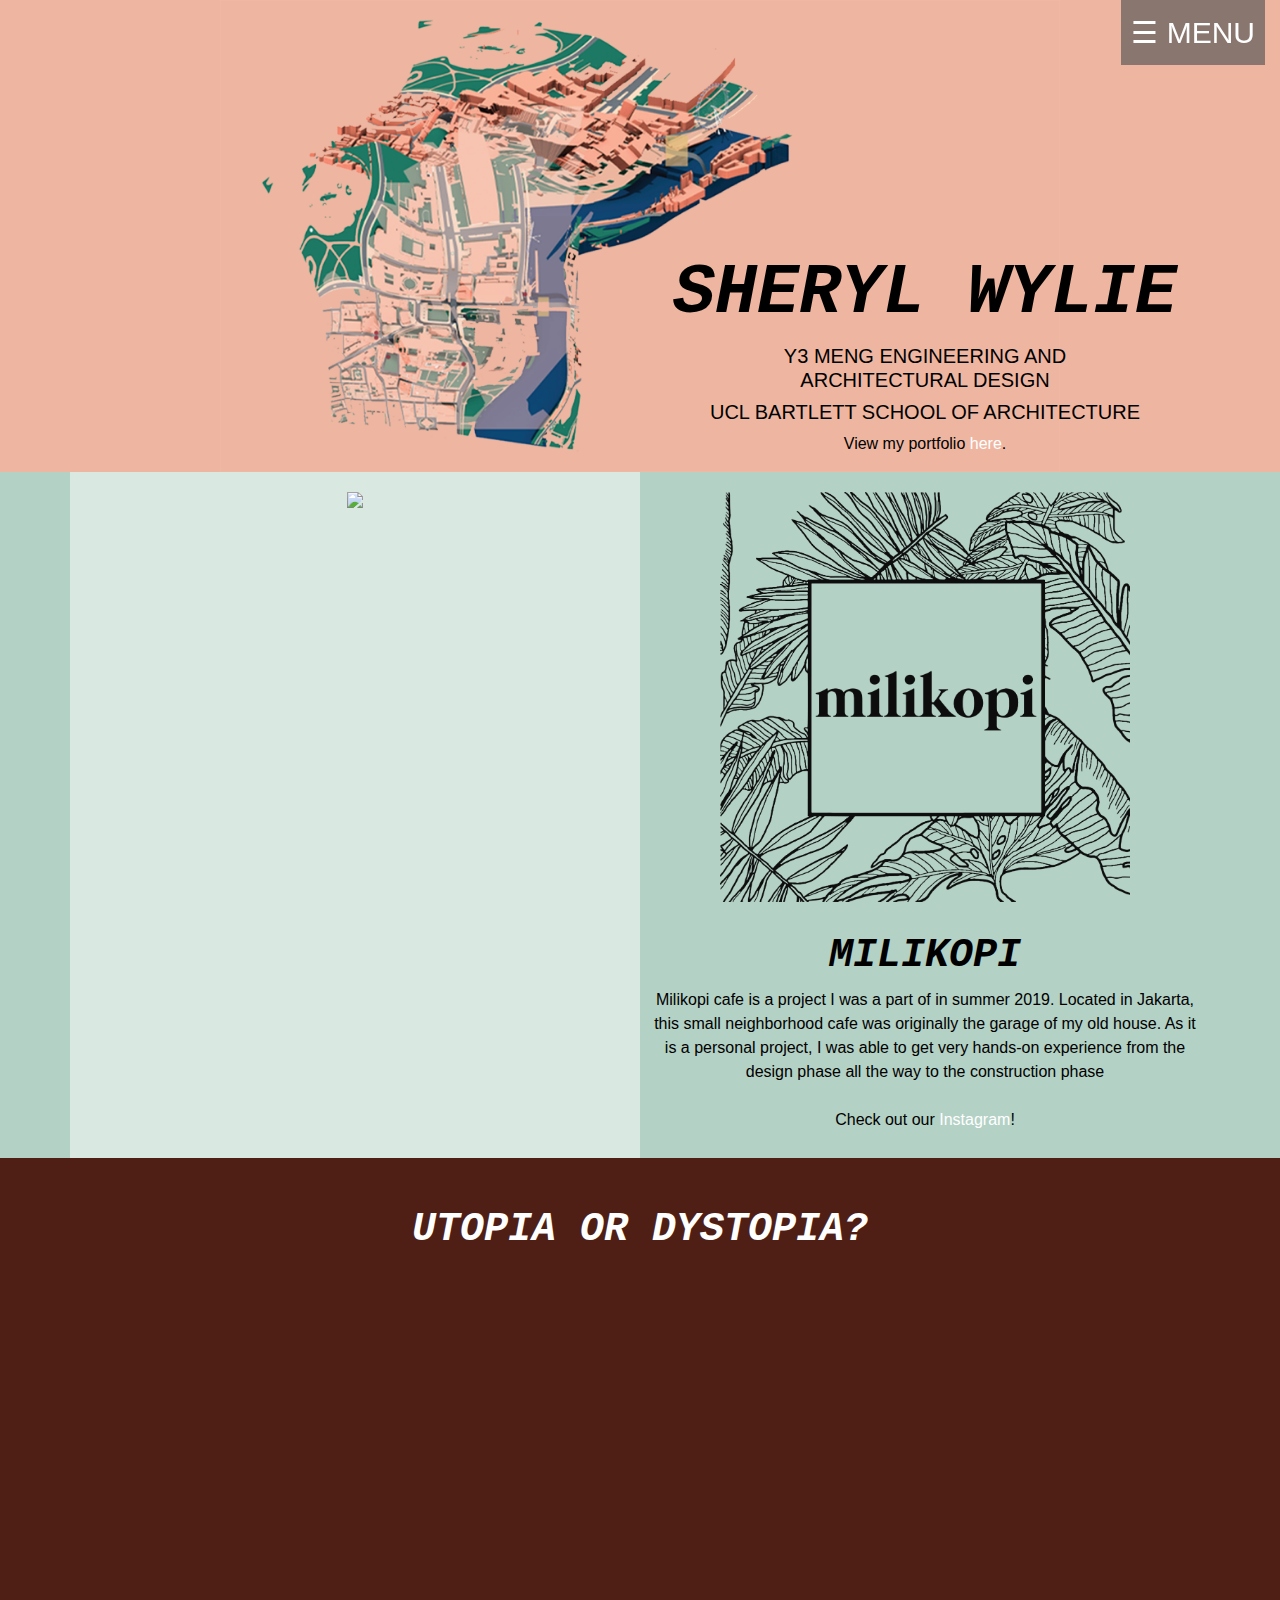
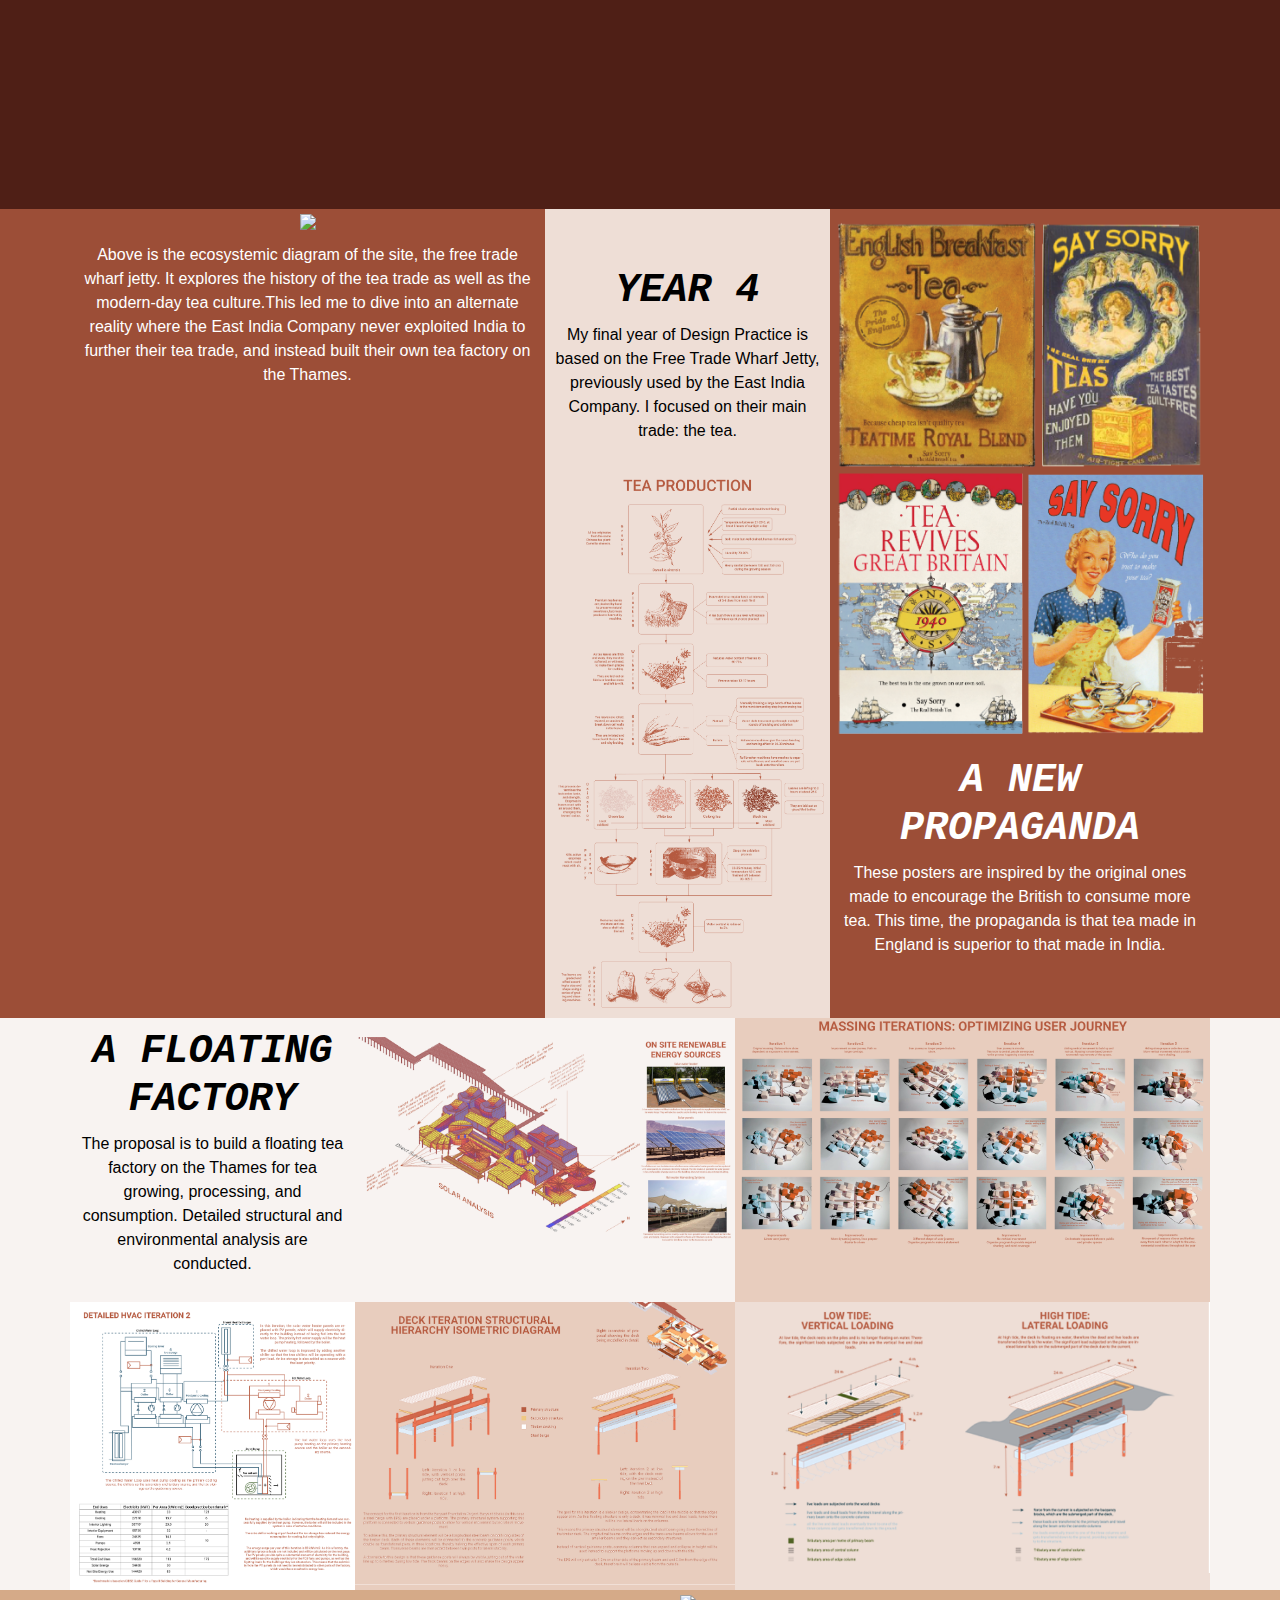
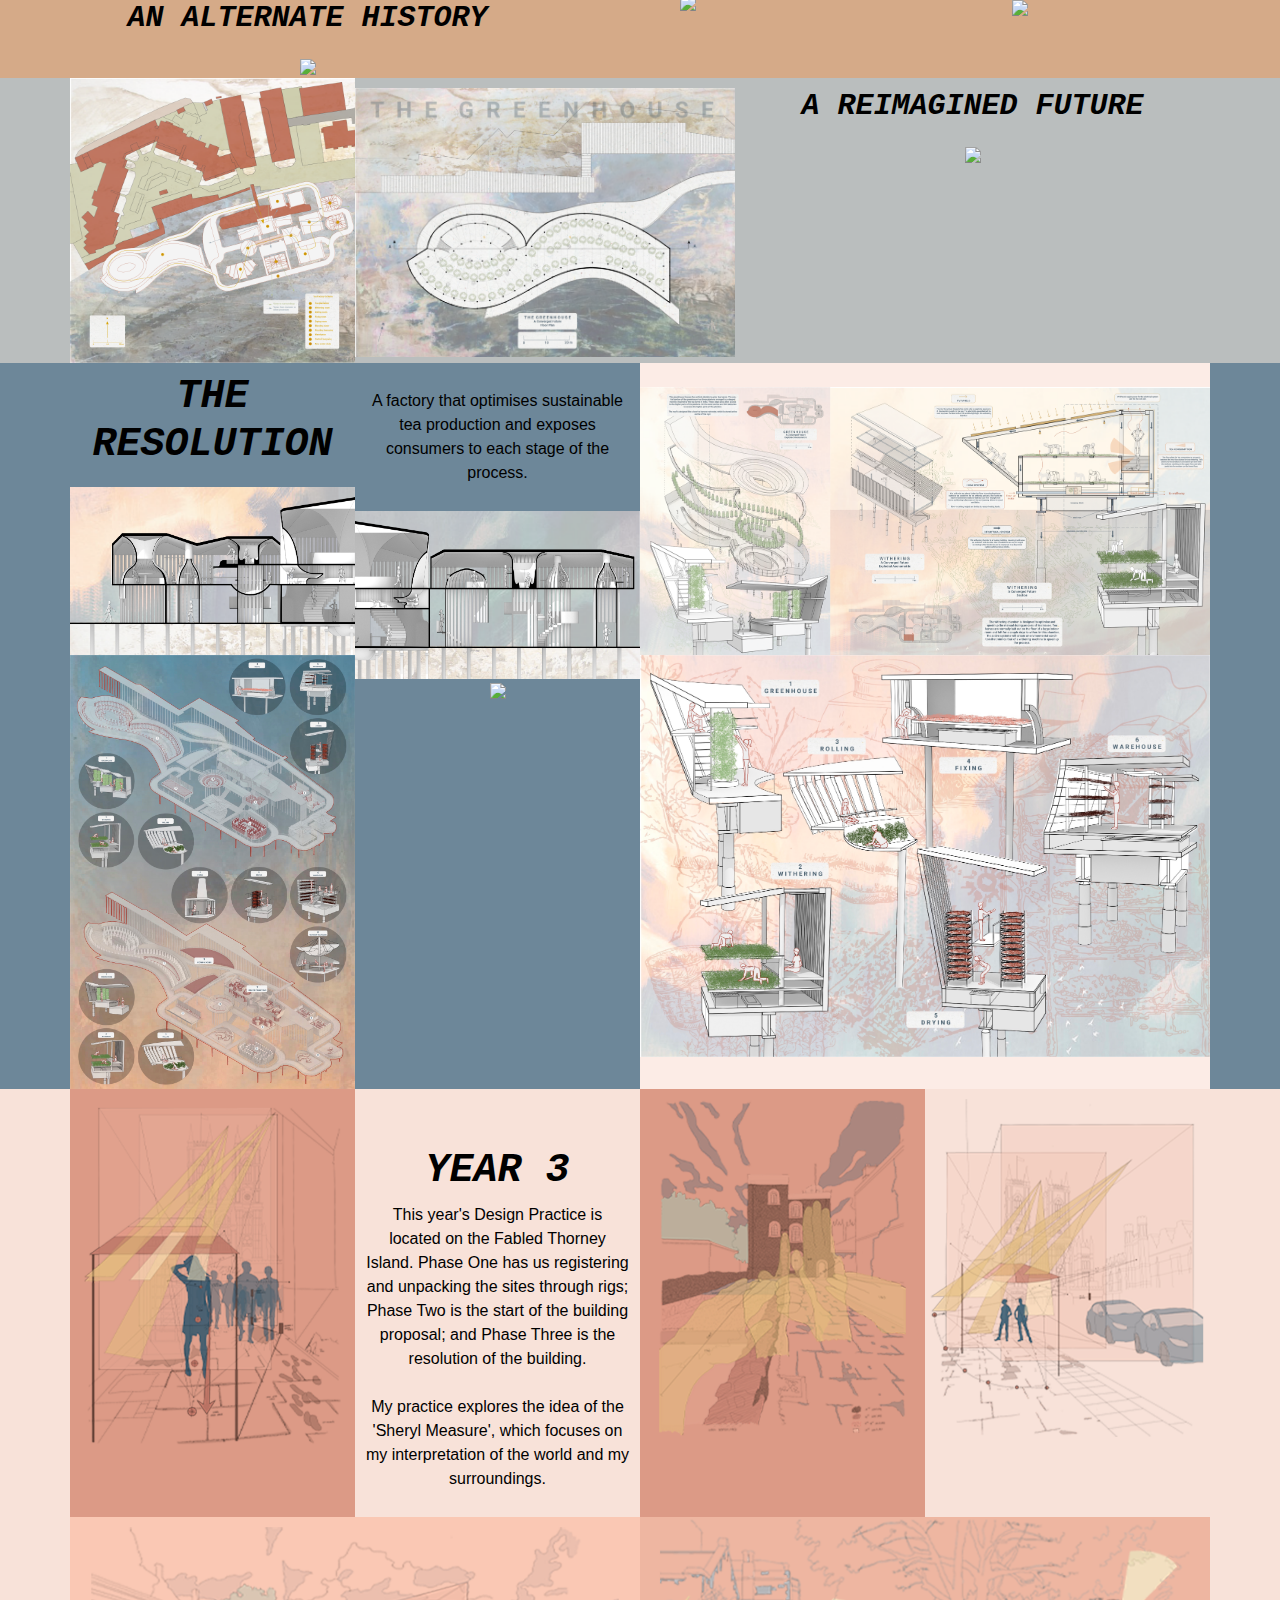
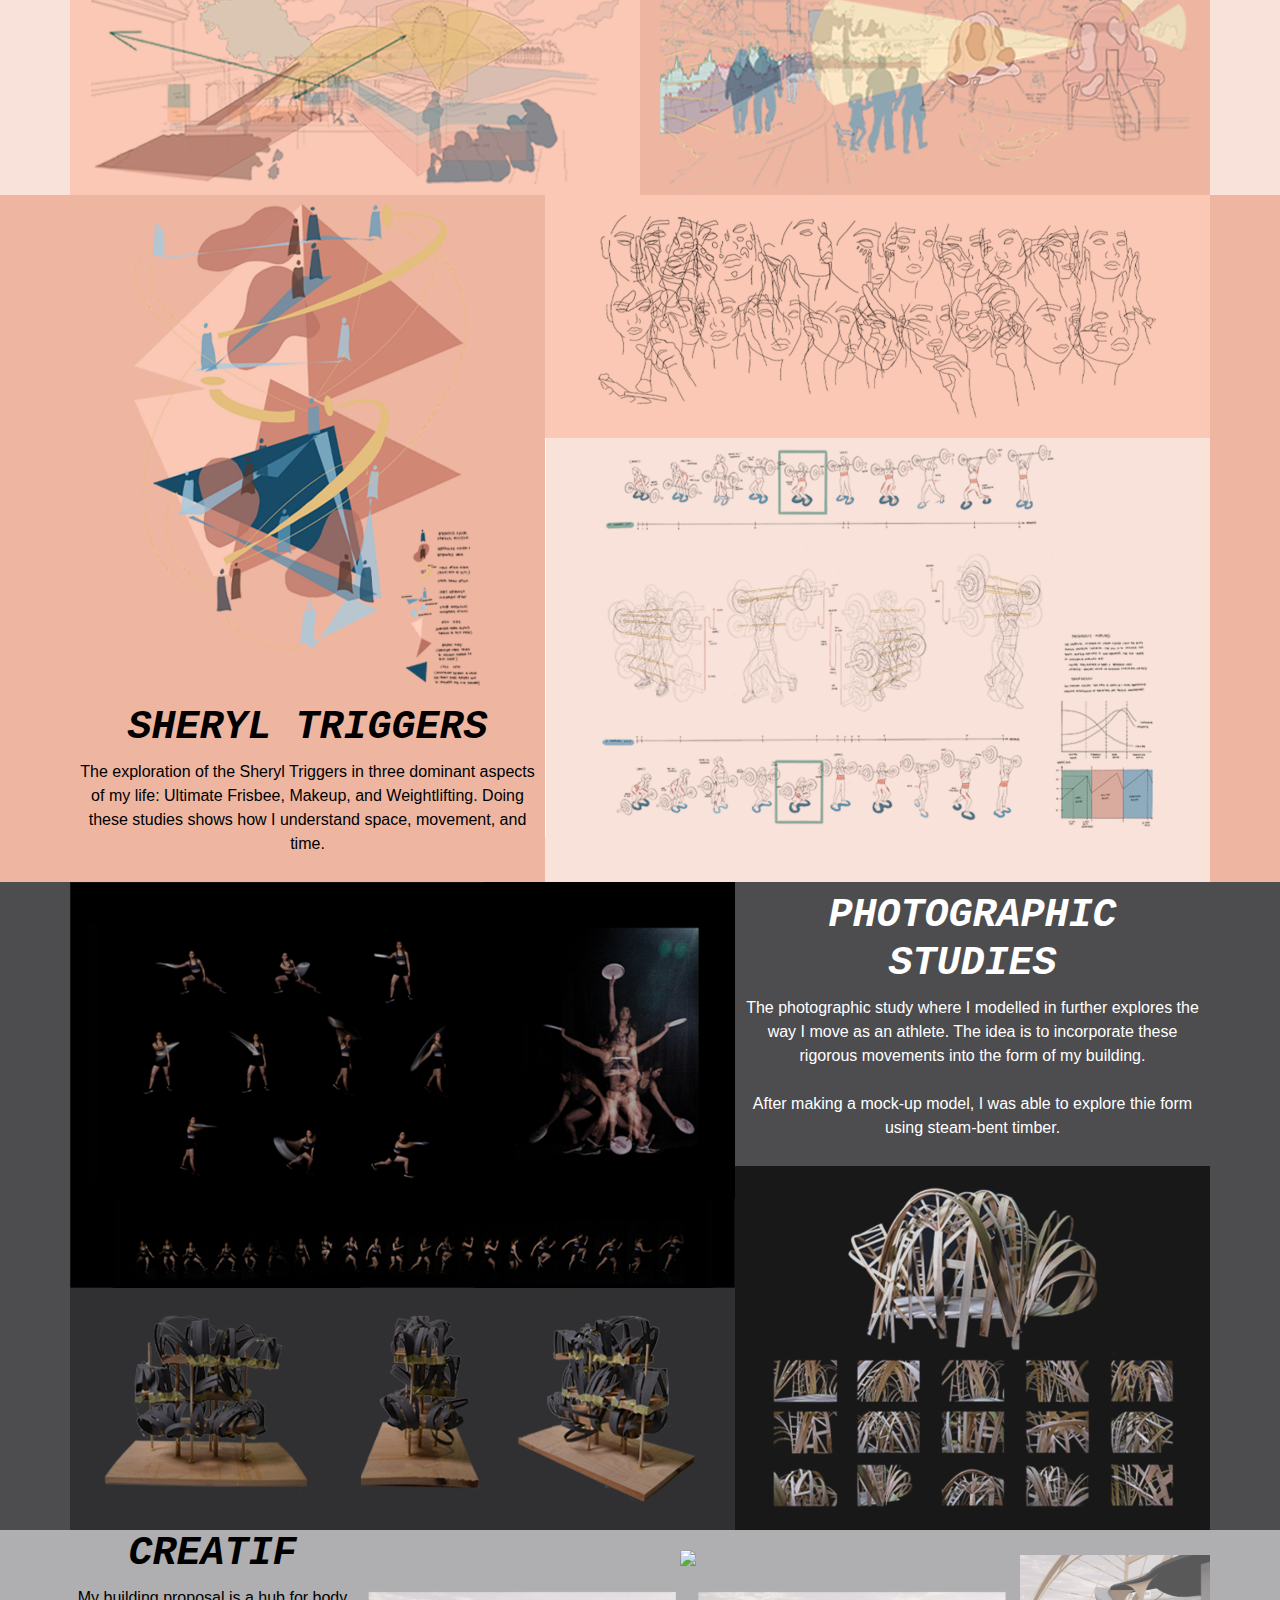
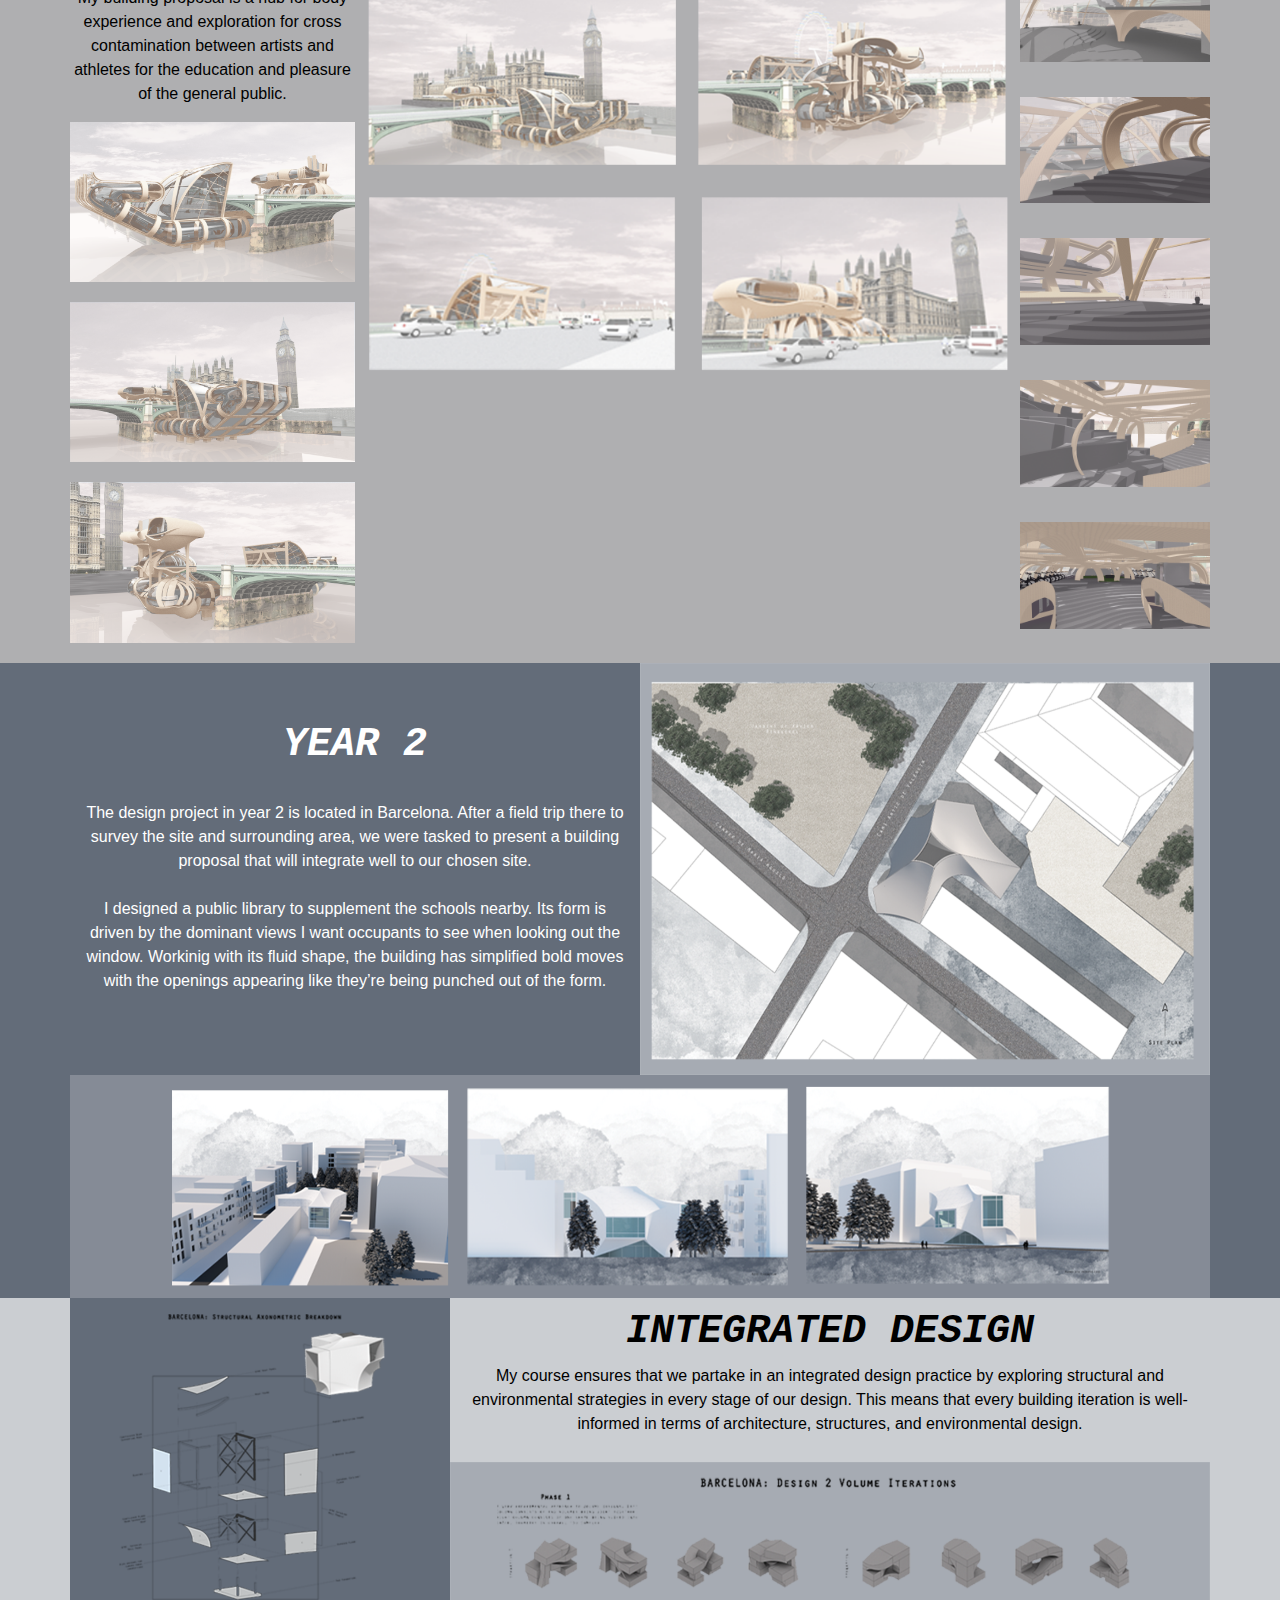
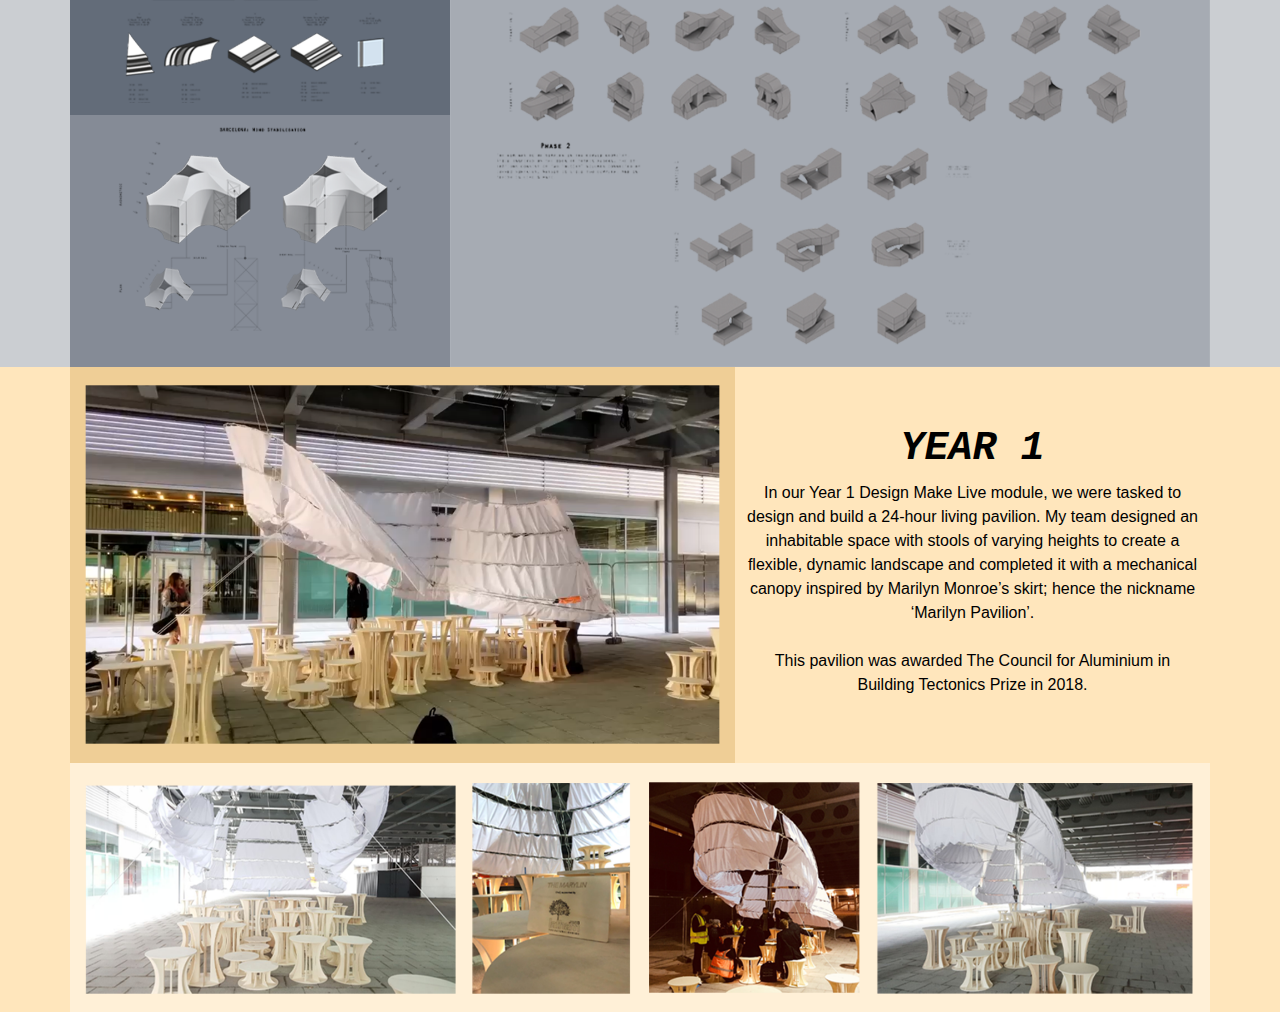
==== commit 28d934b5: "Add files via upload" ====
--- a/index.html
+++ b/index.html
@@ -93,9 +93,6 @@
             <div class = "col-lg-12">
               <h2><br>Utopia or Dystopia?</h2>
             </div>
-            <video width="960" height="540" controls>
-              <source src="bg/utopia-dystopia.mp4" type="video/mp4">
-              </video>
             <div class="video">
                 <iframe width="960" height="540"
                 src="https://youtu.be/0kdkz_pBZuY" frameborder="0"  allowfullscreen>
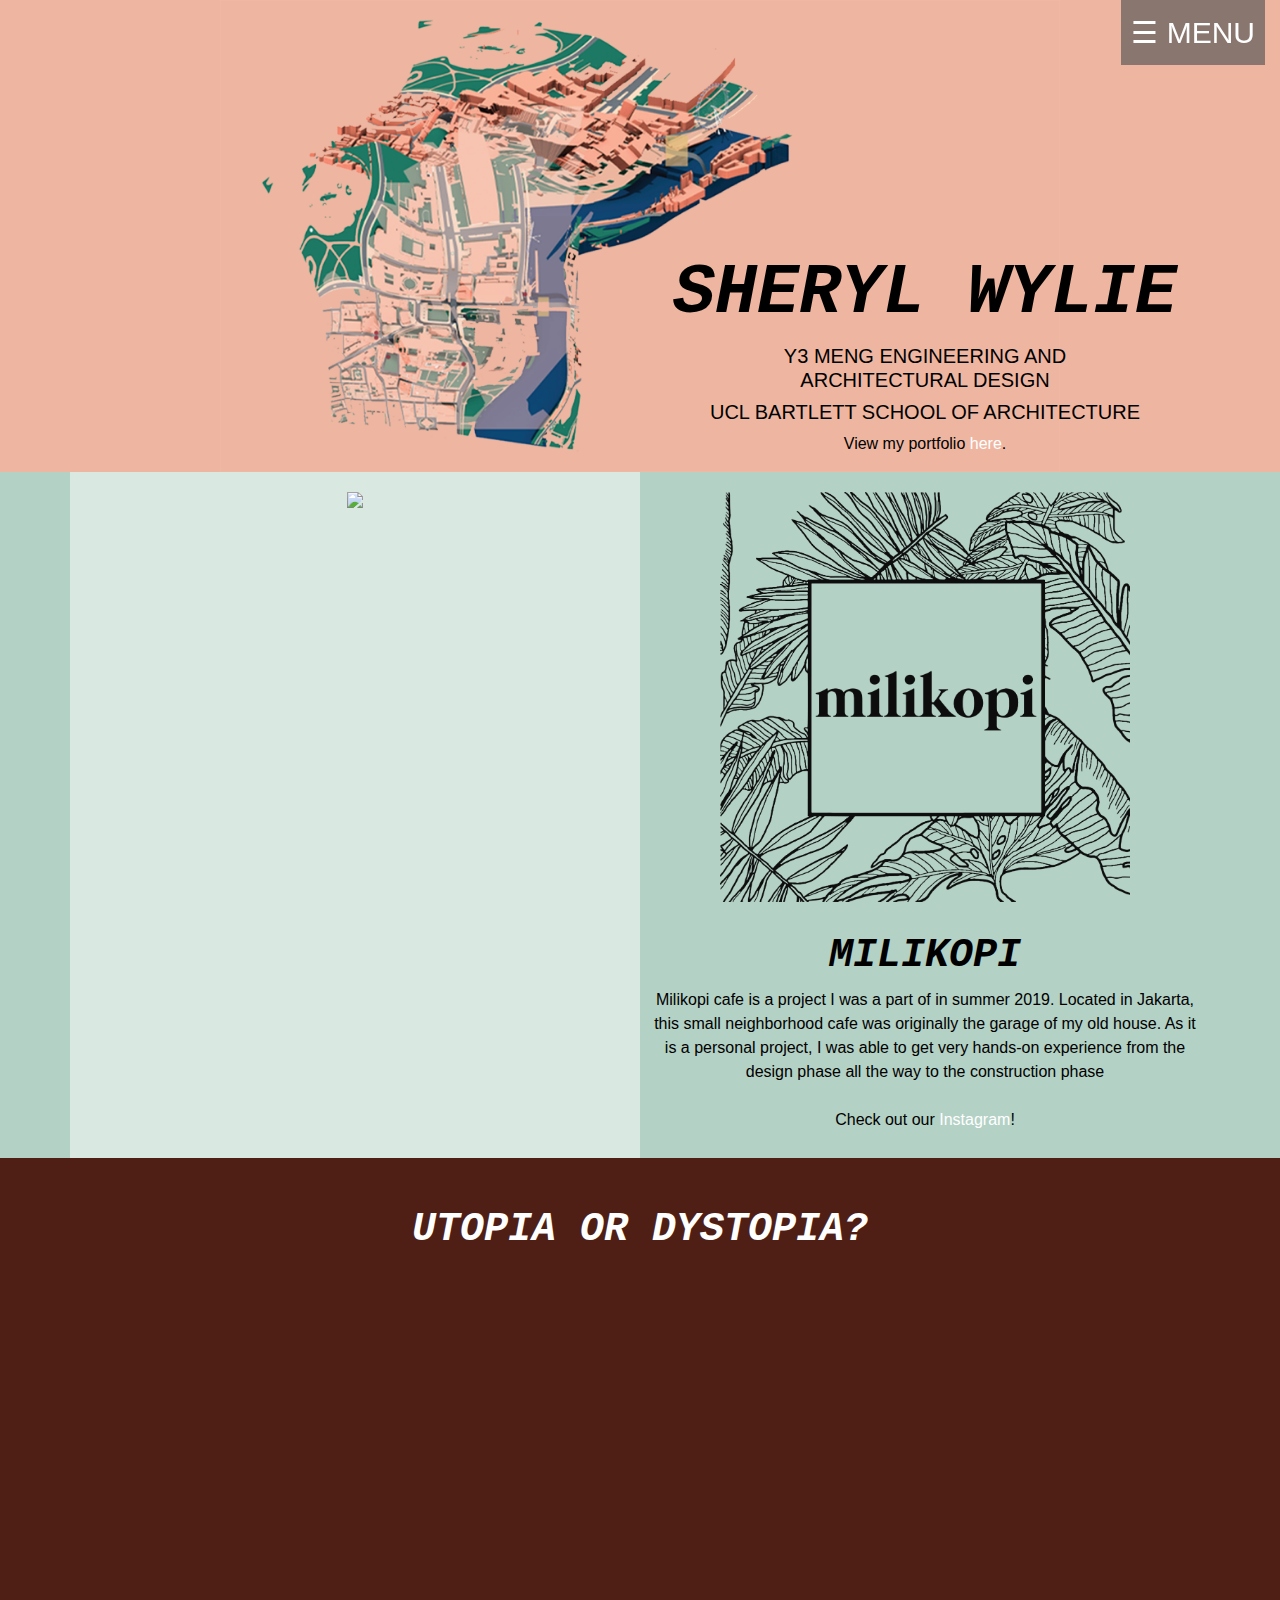
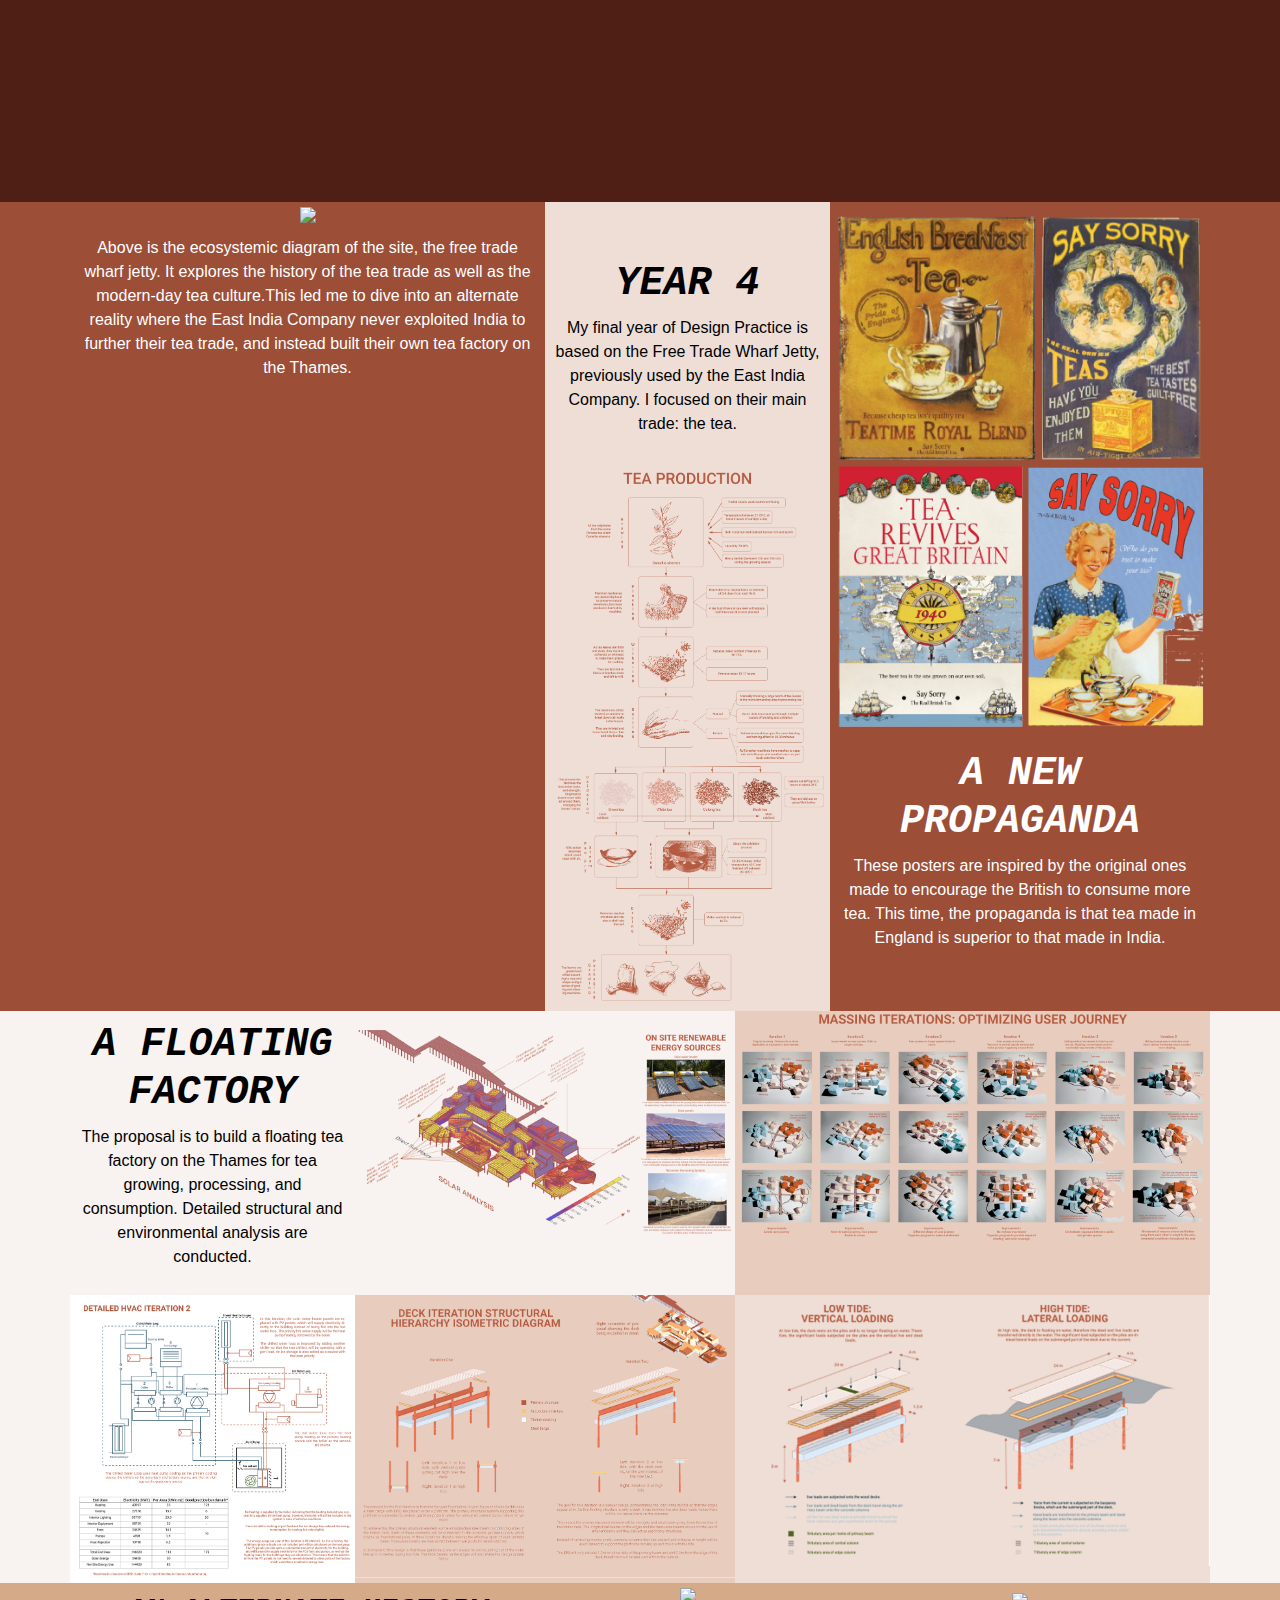
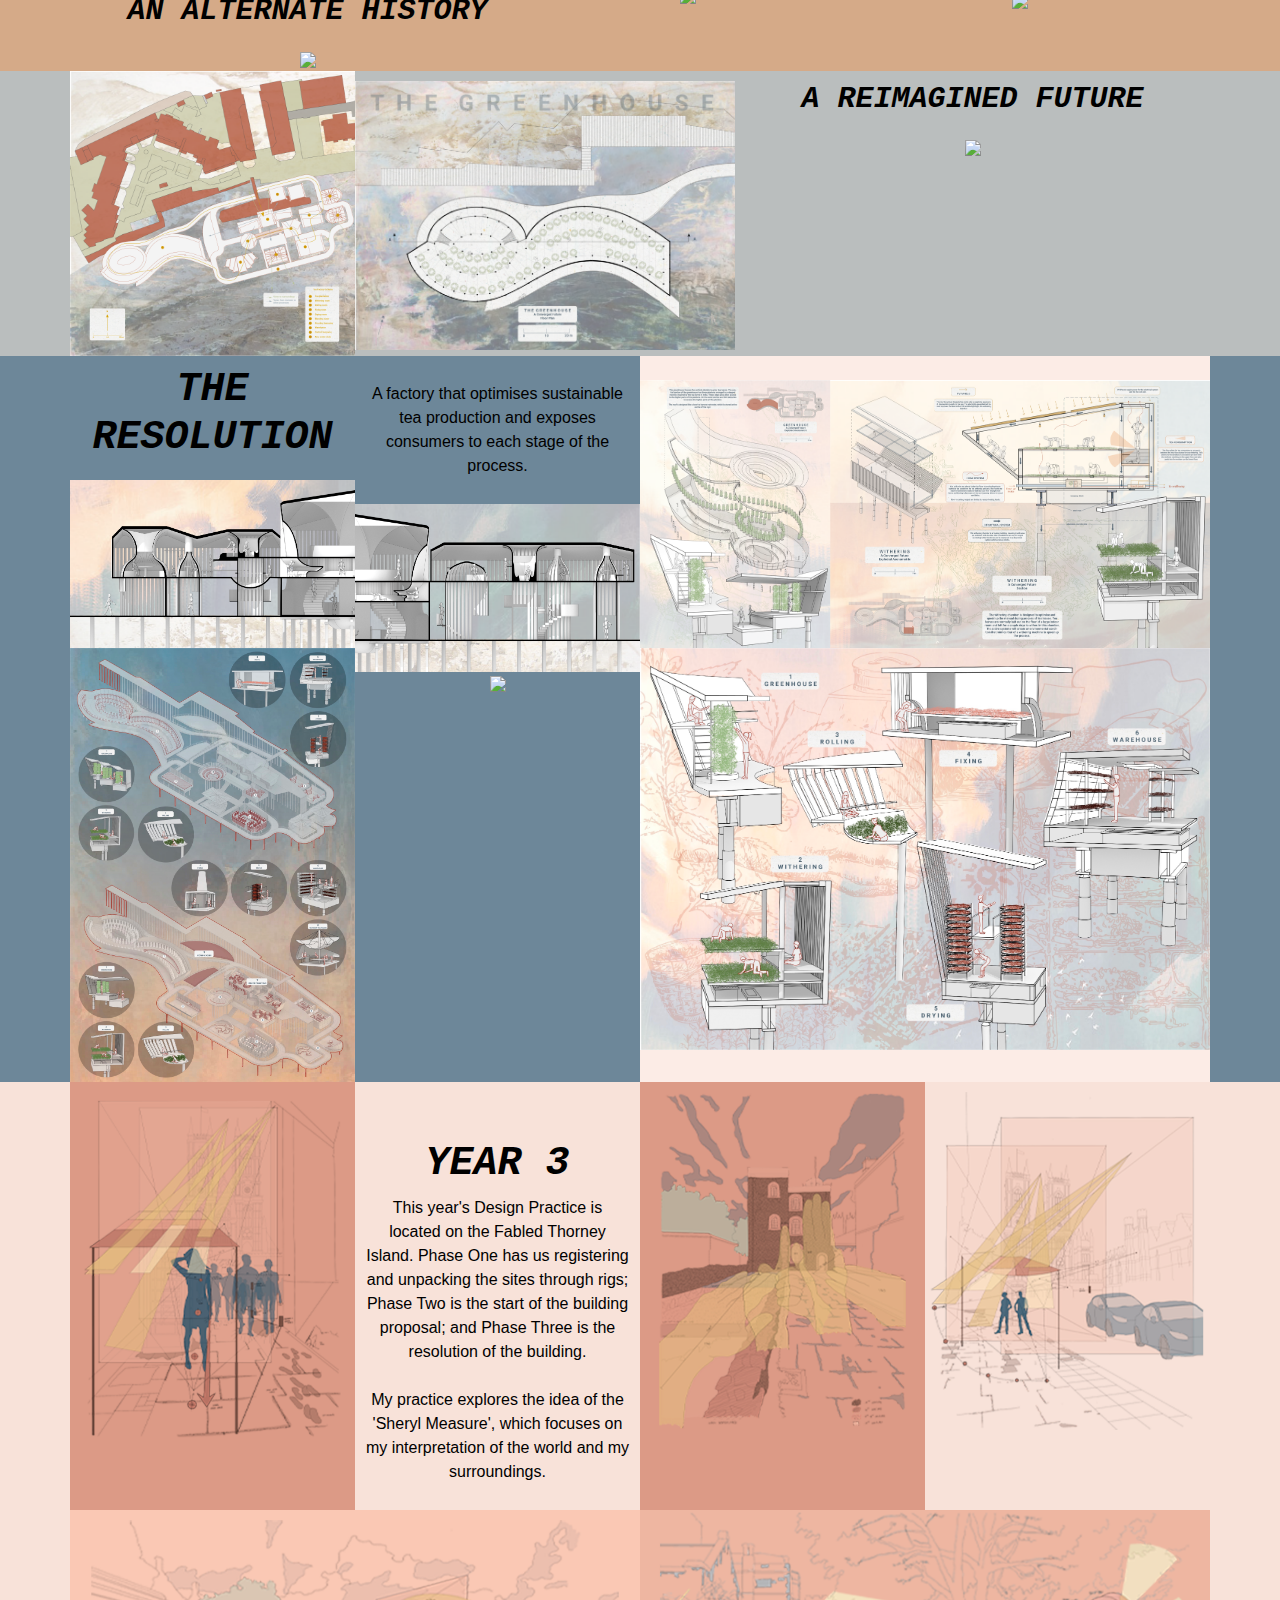
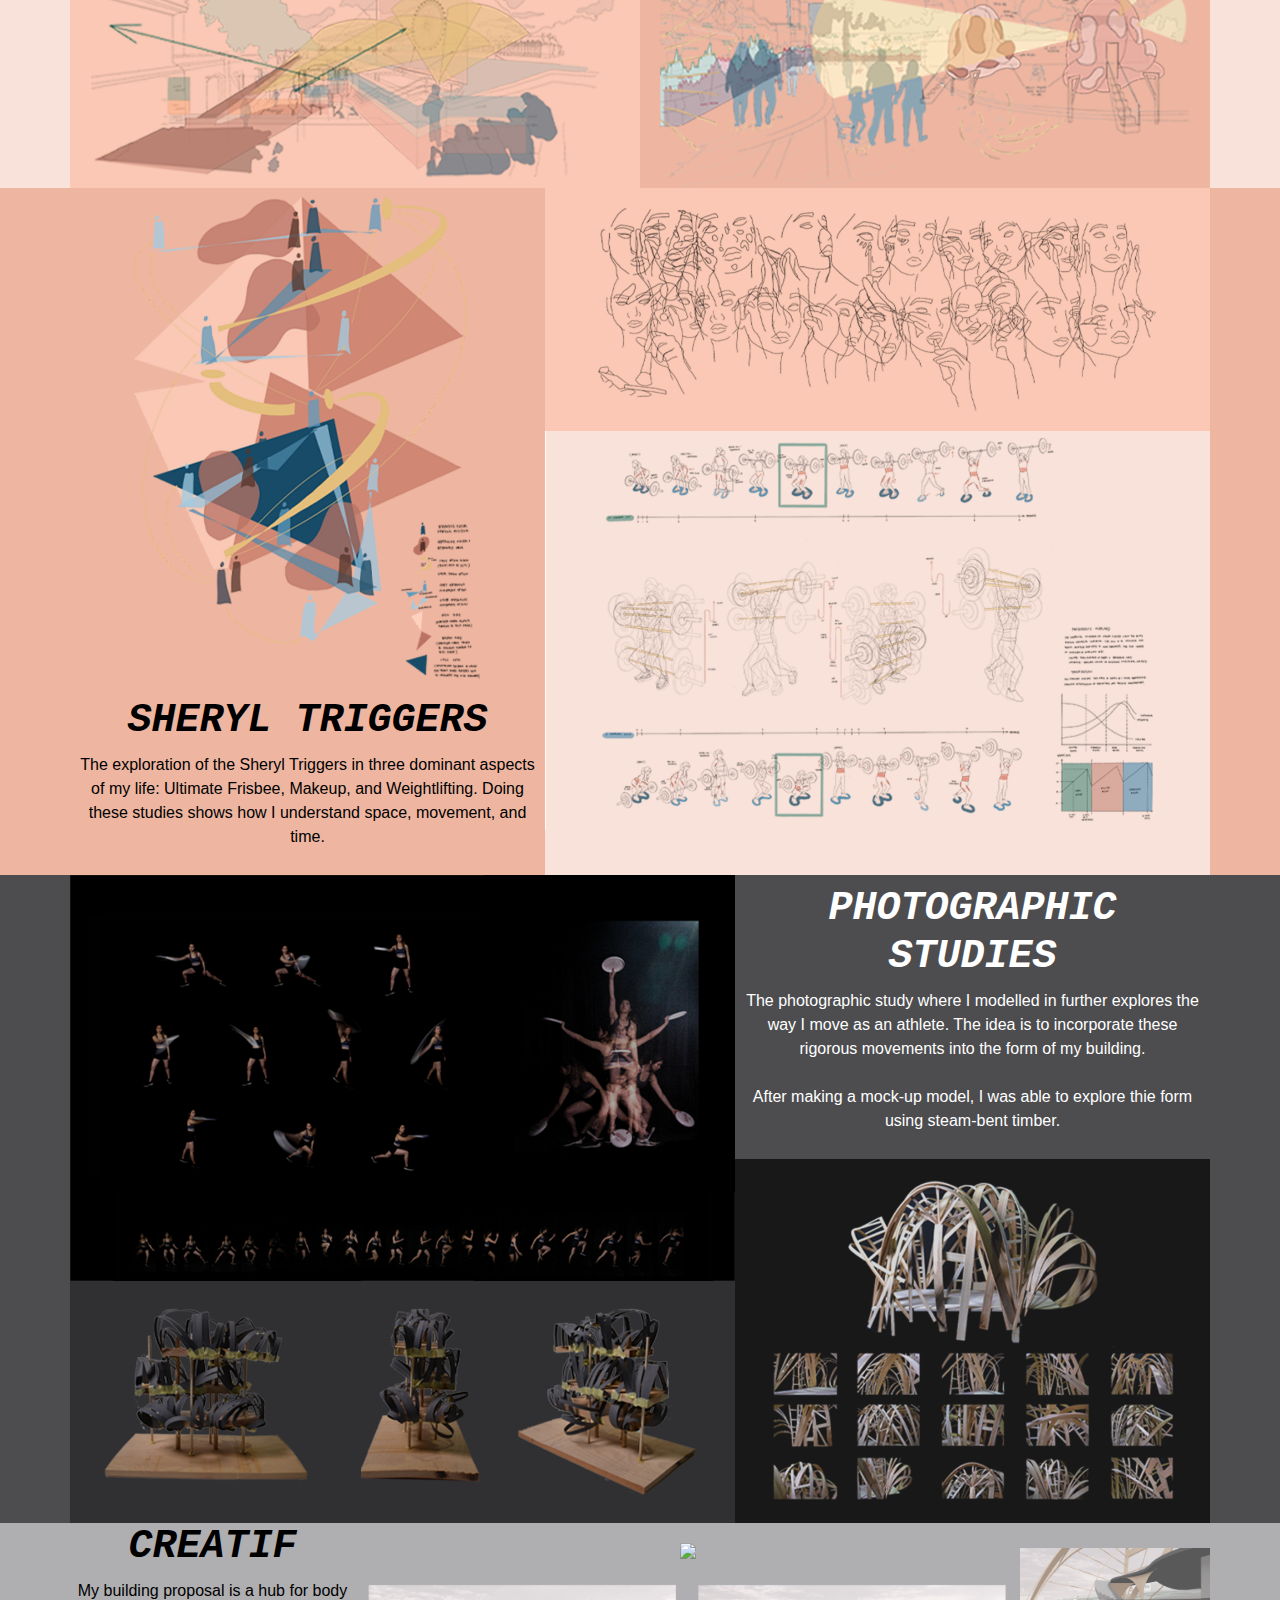
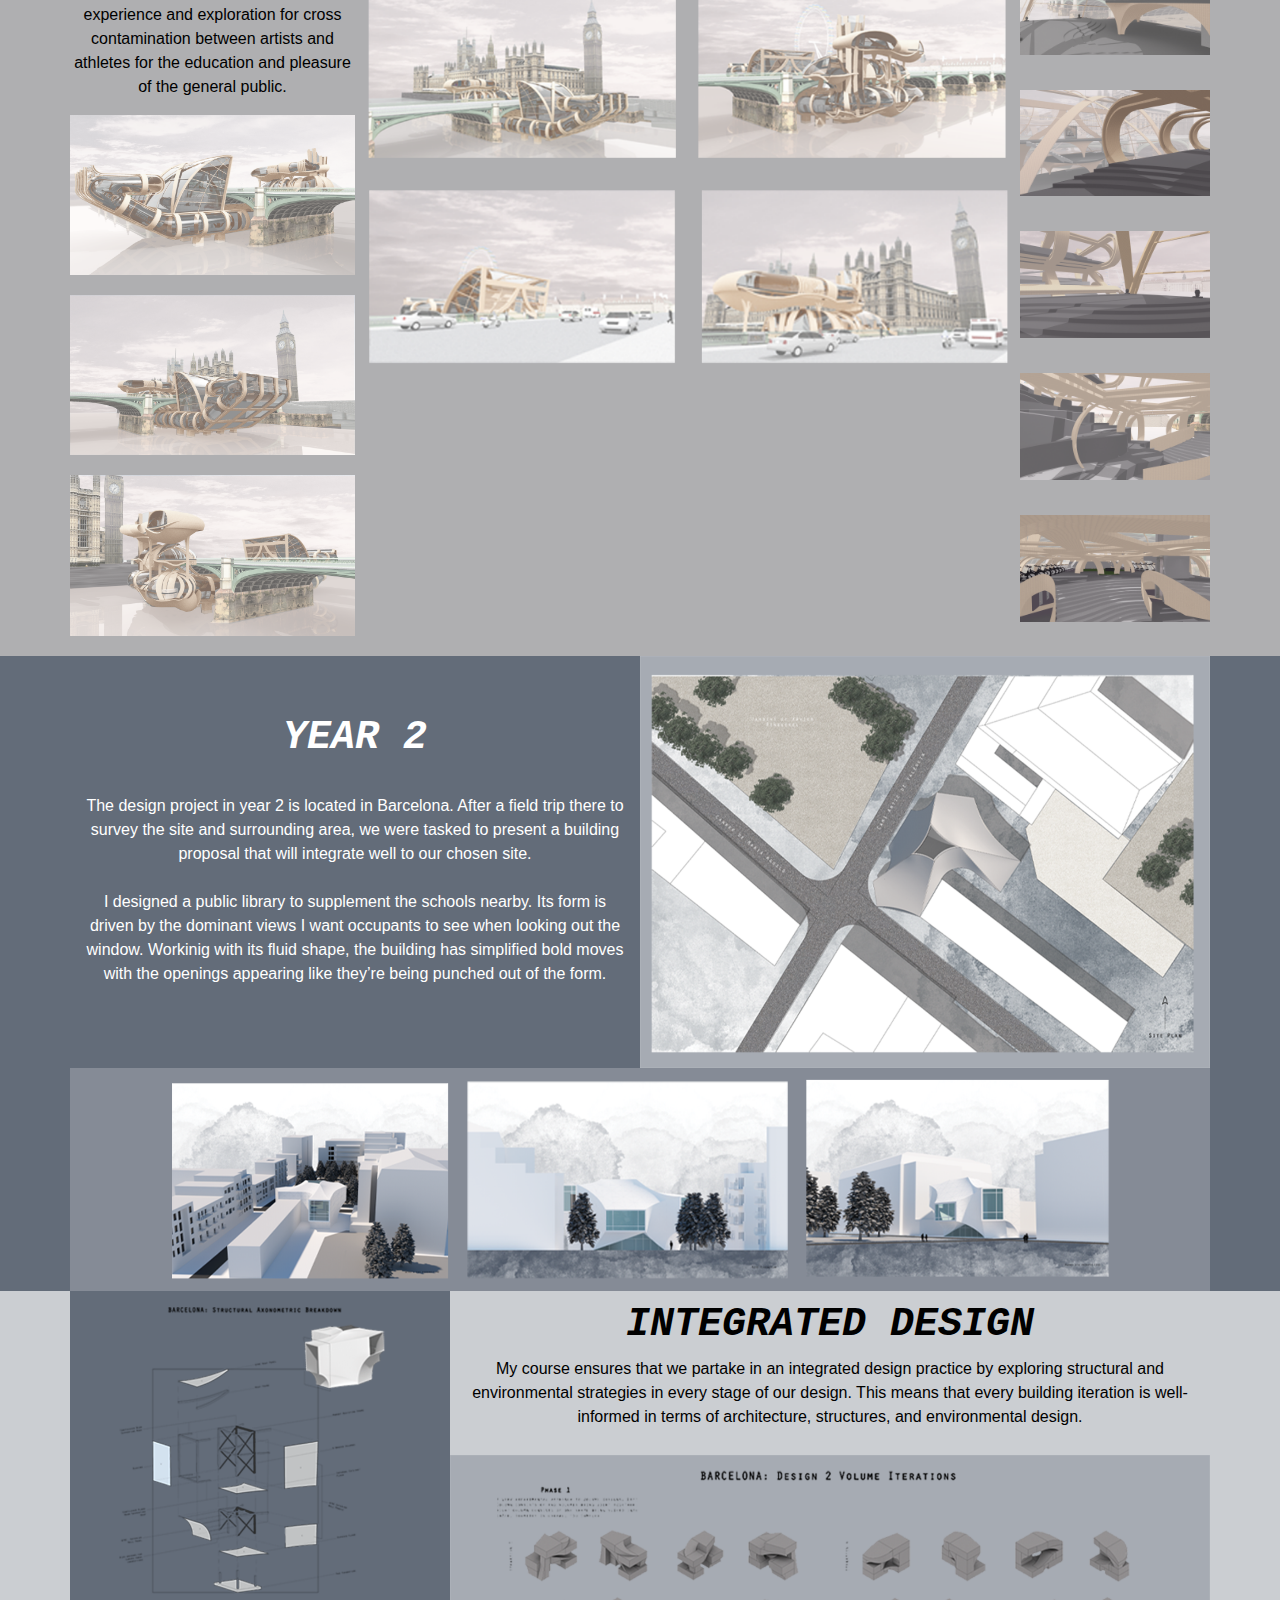
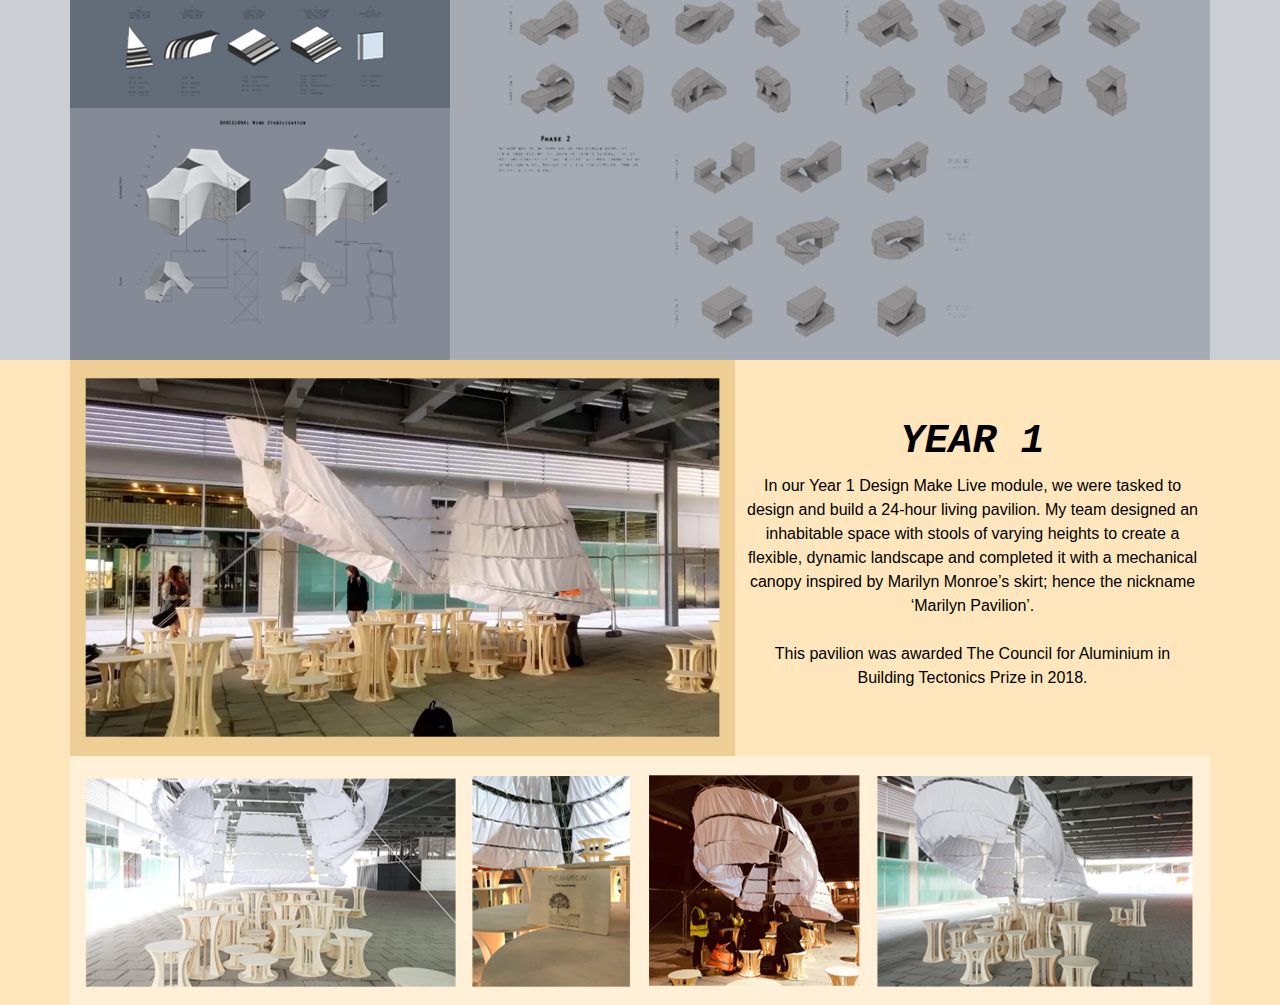
==== commit 7bc0f3a2: "Update index.html" ====
--- a/index.html
+++ b/index.html
@@ -93,15 +93,15 @@
             <div class = "col-lg-12">
               <h2><br>Utopia or Dystopia?</h2>
             </div>
-            <div class="video">
+            <div class="video" id="center">
                 <iframe width="960" height="540"
-                src="https://youtu.be/0kdkz_pBZuY" frameborder="0"  allowfullscreen>
+                src="https://www.youtube.com/embed/0kdkz_pBZuY" title="Utopia or Dystopia - YouTube video player" frameborder="0" allow="accelerometer; clipboard-write; encrypted-media; gyroscope; picture-in-picture"  allowfullscreen>
                 </iframe>
             </div>
           </div>
         </div>
       </section>
-
+    
     <!-- Y4-1 -->
       <section id="y4-1">
           <div class="container">
--- a/stylesheet.css
+++ b/stylesheet.css
@@ -89,6 +89,11 @@
   text-transform: uppercase;
 }
 
+#center{
+width:100%;
+float:left;
+text-align:center;
+}
 
 #nav1{
   font-size: 20px;
@@ -229,6 +234,12 @@
     display: block;
     padding: 10px;
 }
+
+iframe {
+  display: block;
+  margin: 0 auto;
+}
+
 
 img{
     object-fit: cover;
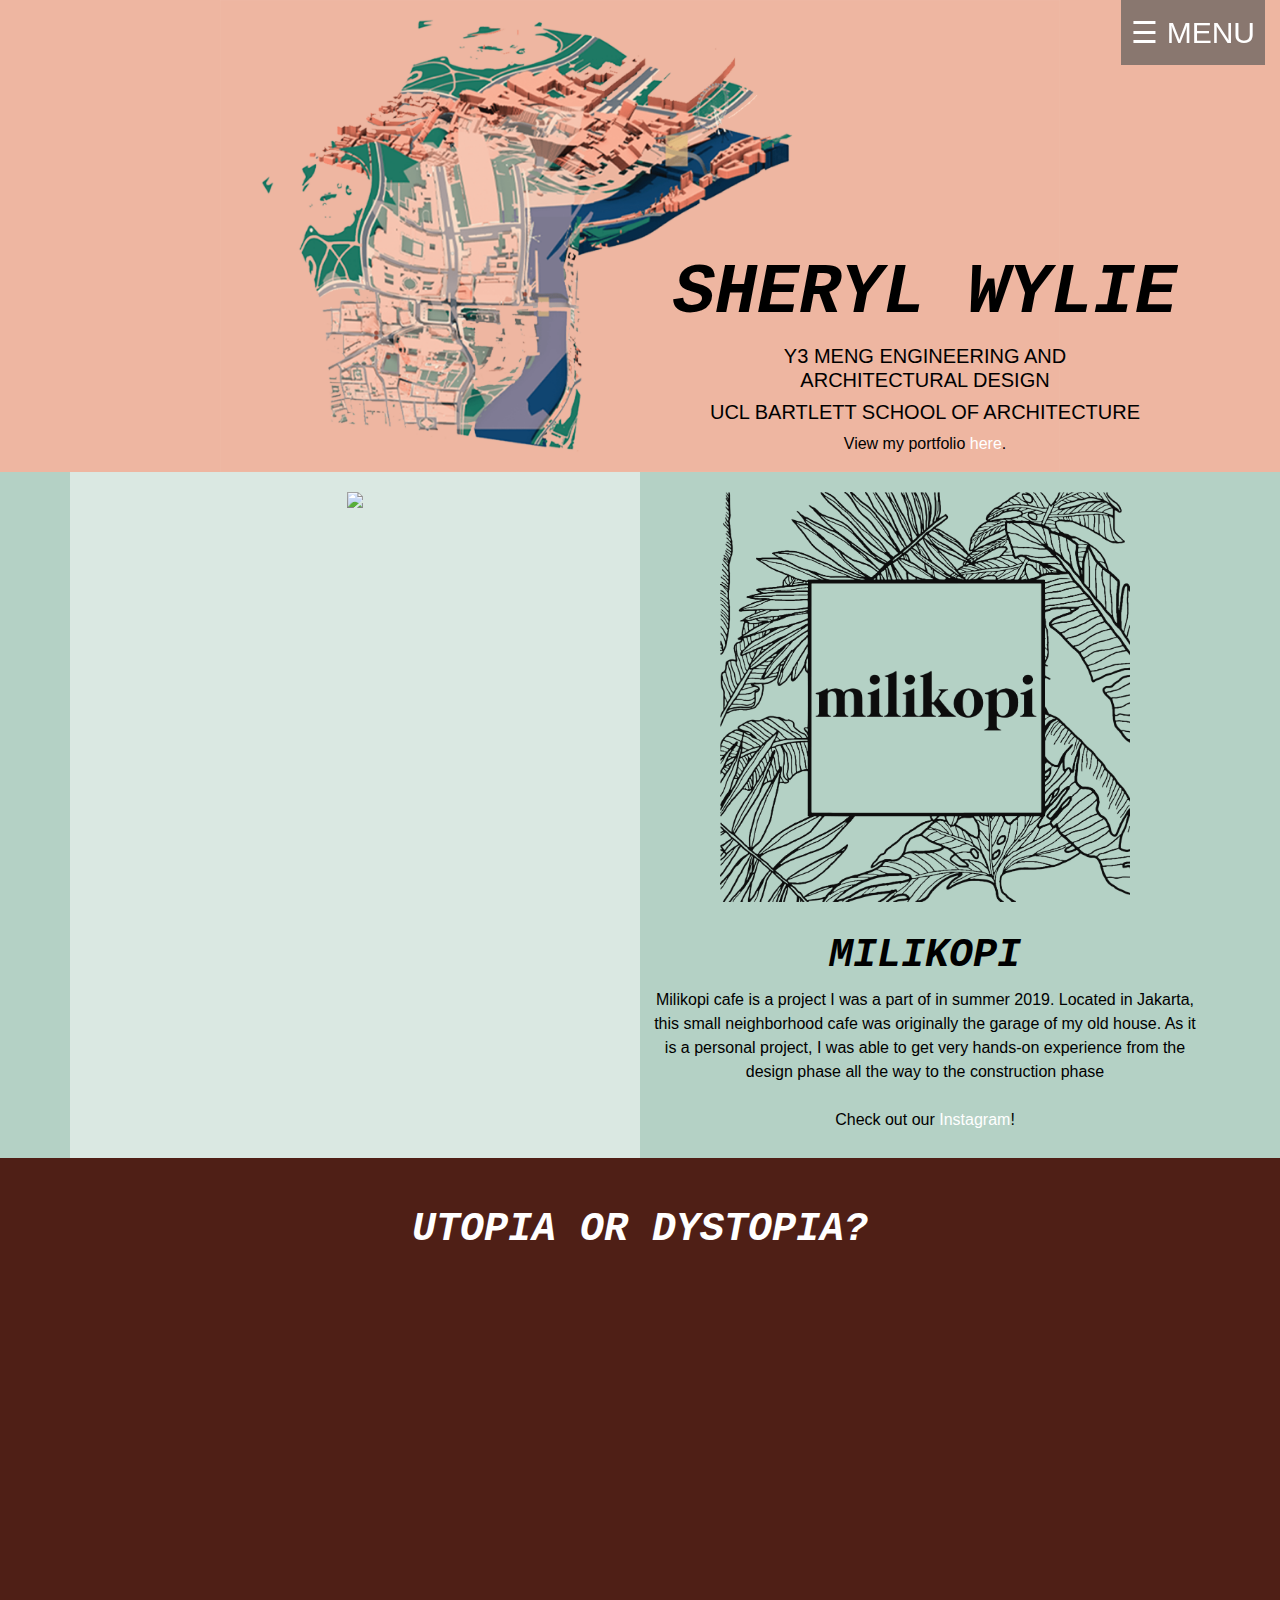
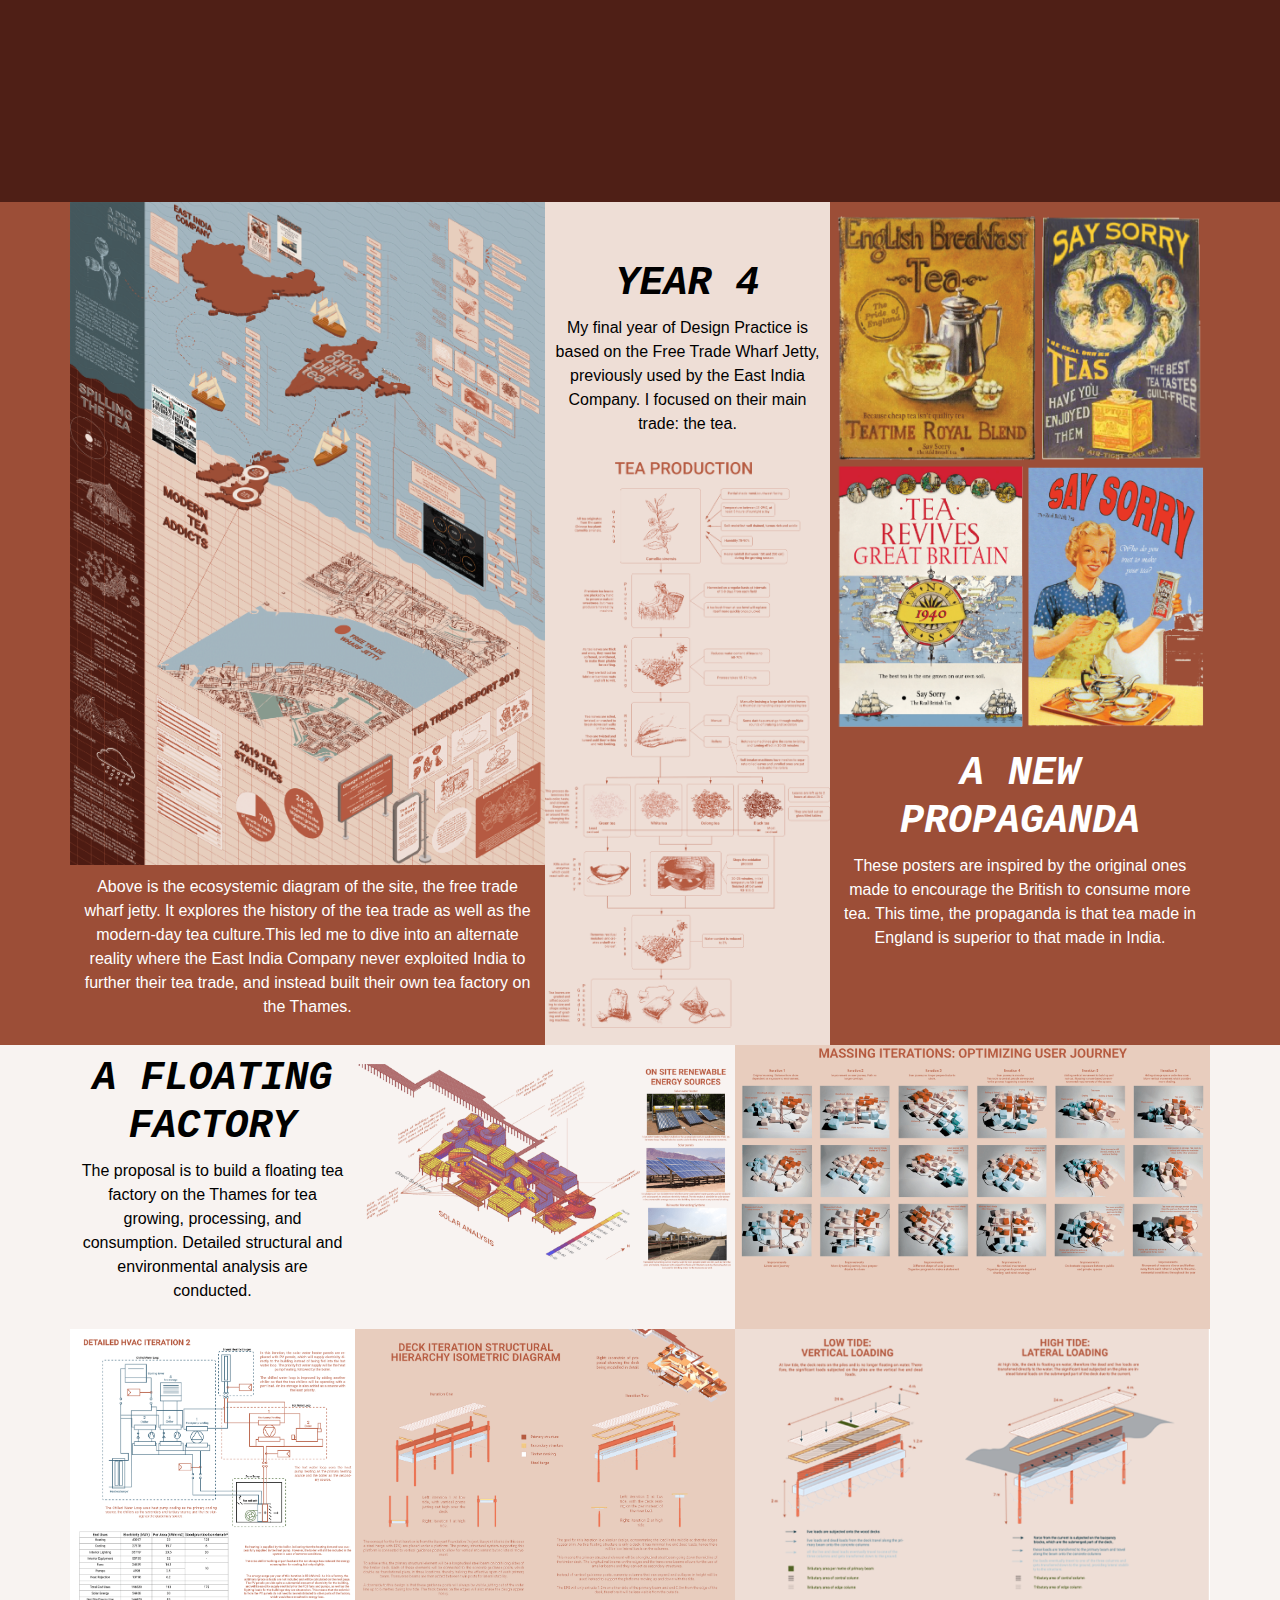
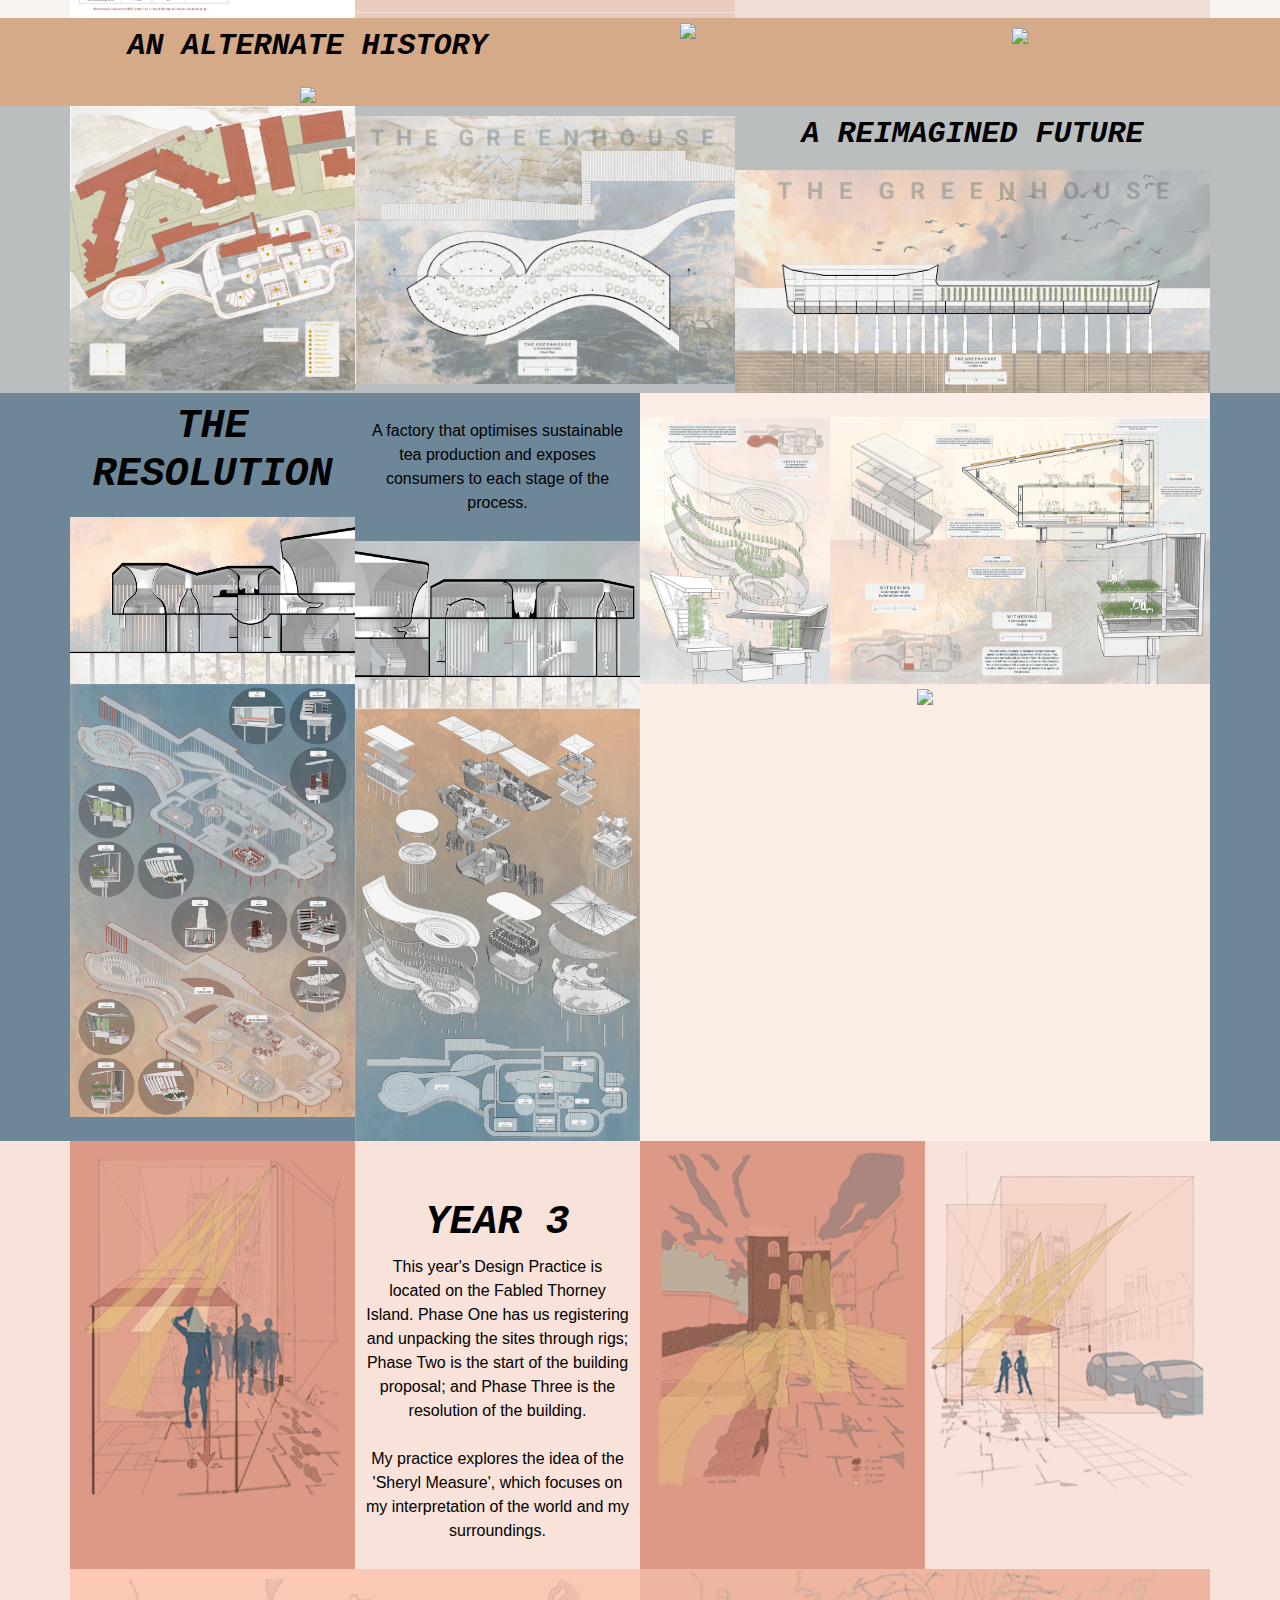
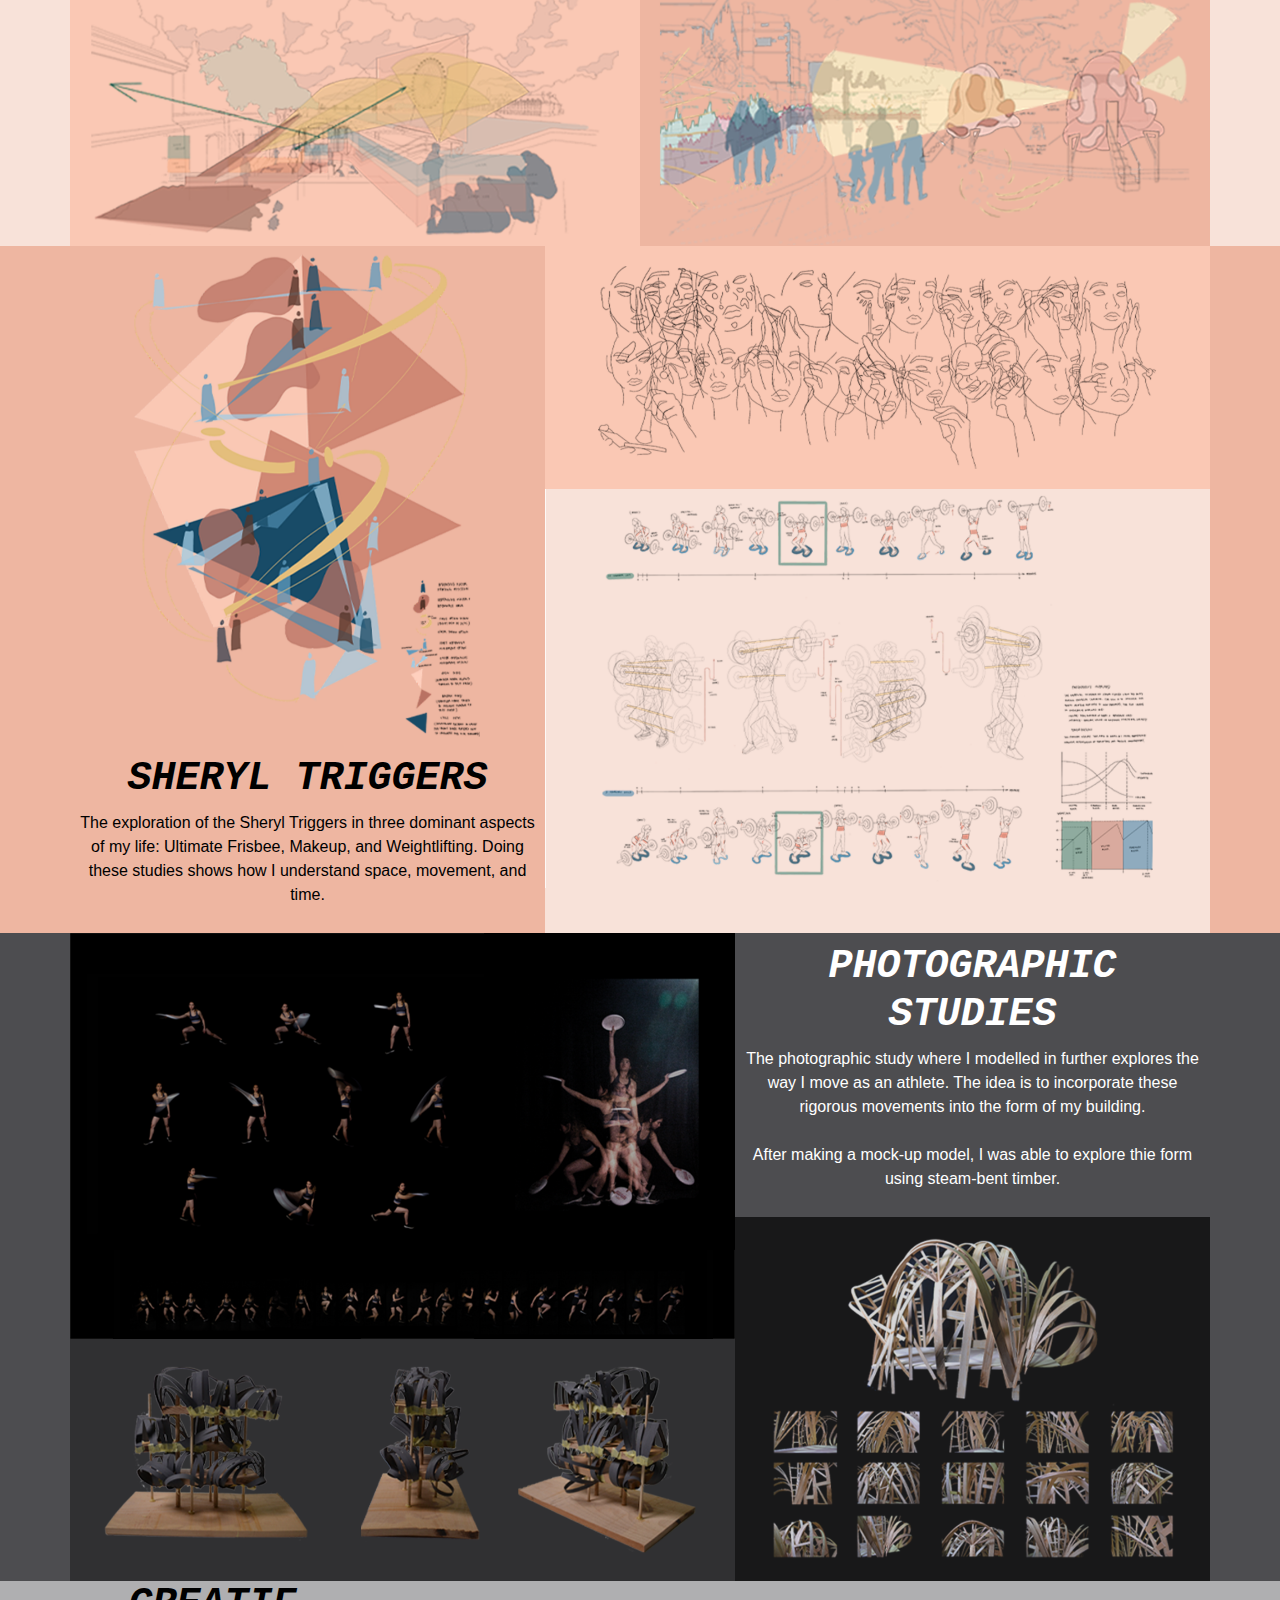
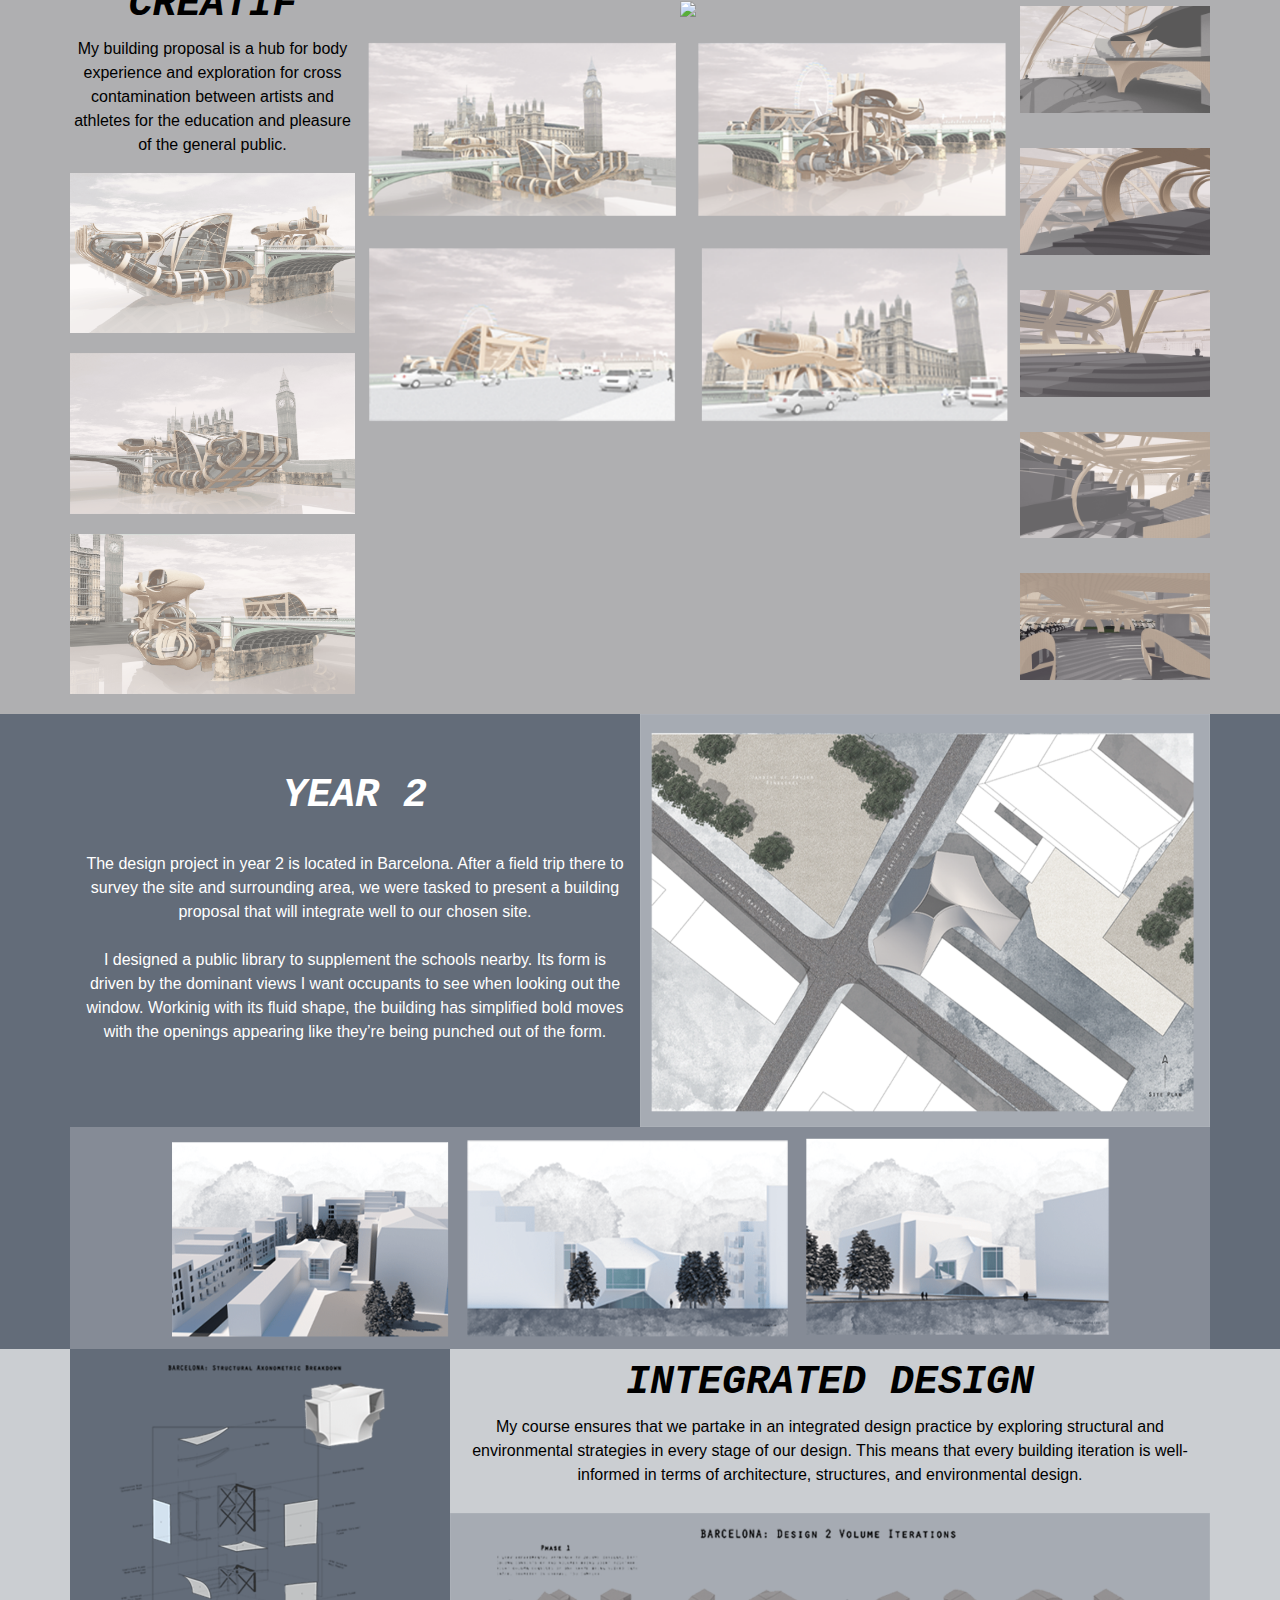
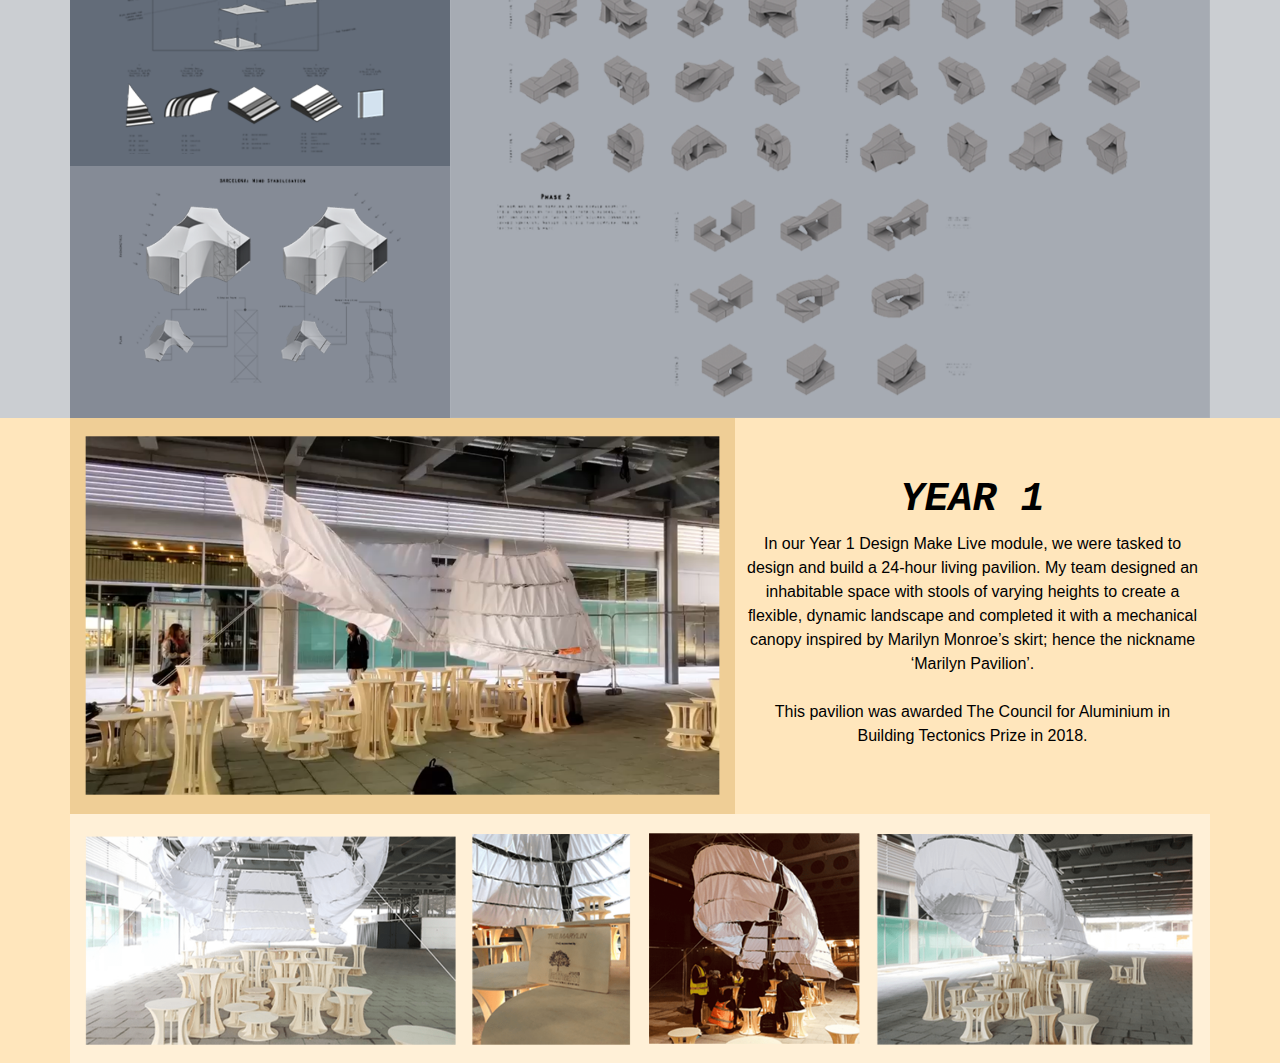
==== commit 9579853e: "Add files via upload" ====
--- a/index.html
+++ b/index.html
@@ -93,21 +93,21 @@
             <div class = "col-lg-12">
               <h2><br>Utopia or Dystopia?</h2>
             </div>
-            <div class="video" id="center">
+            <div class="video">
                 <iframe width="960" height="540"
-                src="https://www.youtube.com/embed/0kdkz_pBZuY" title="Utopia or Dystopia - YouTube video player" frameborder="0" allow="accelerometer; clipboard-write; encrypted-media; gyroscope; picture-in-picture"  allowfullscreen>
+                src="https://www.youtube.com/watch?v=0kdkz_pBZuY" frameborder="0"  allowfullscreen>
                 </iframe>
             </div>
           </div>
         </div>
       </section>
-    
+
     <!-- Y4-1 -->
       <section id="y4-1">
           <div class="container">
             <div class="row">
                 <figure class="col-lg-5">
-                    <img src="img/y4-2-1.jpg">
+                    <img src="img/y4-2-1.png">
                       <div class="info-text">
                         <p>Above is the ecosystemic diagram of the site, the free trade wharf jetty. It explores the history of the tea trade as well as the modern-day tea culture.This led me to dive into an alternate reality where the East India Company never exploited India to further their tea
                           trade, and instead built their own tea factory on the Thames.
@@ -215,18 +215,18 @@
                           <h2>The Resolution</h2>
                         </div>
                         <img src="img/tearoom1.png">
-                        <img src="img/y4-4-2.jpg">
+                        <img src="img/y4-4-2.png">
                     </figure>
                     <figure class="col-lg-3">
                         <div class="info-text" id="y4-4-1">
                           <p>A factory that optimises sustainable tea production and exposes consumers to each stage of the process. </p>
                         </div>
                         <img src="img/tearoom2.png">
-                        <img src="img/y4-4-3.jpg">
+                        <img src="img/y4-4-3.png">
                     </figure>
                     <figure class="col-lg-6"  id="y4-4-0">
                         <img src="bgimg/y4-4.png" id="y4-4-3">
-                        <img src="img/moments.jpg">
+                        <img src="img/moments.png">
                     </figure>
                   </div>
                 </div>
